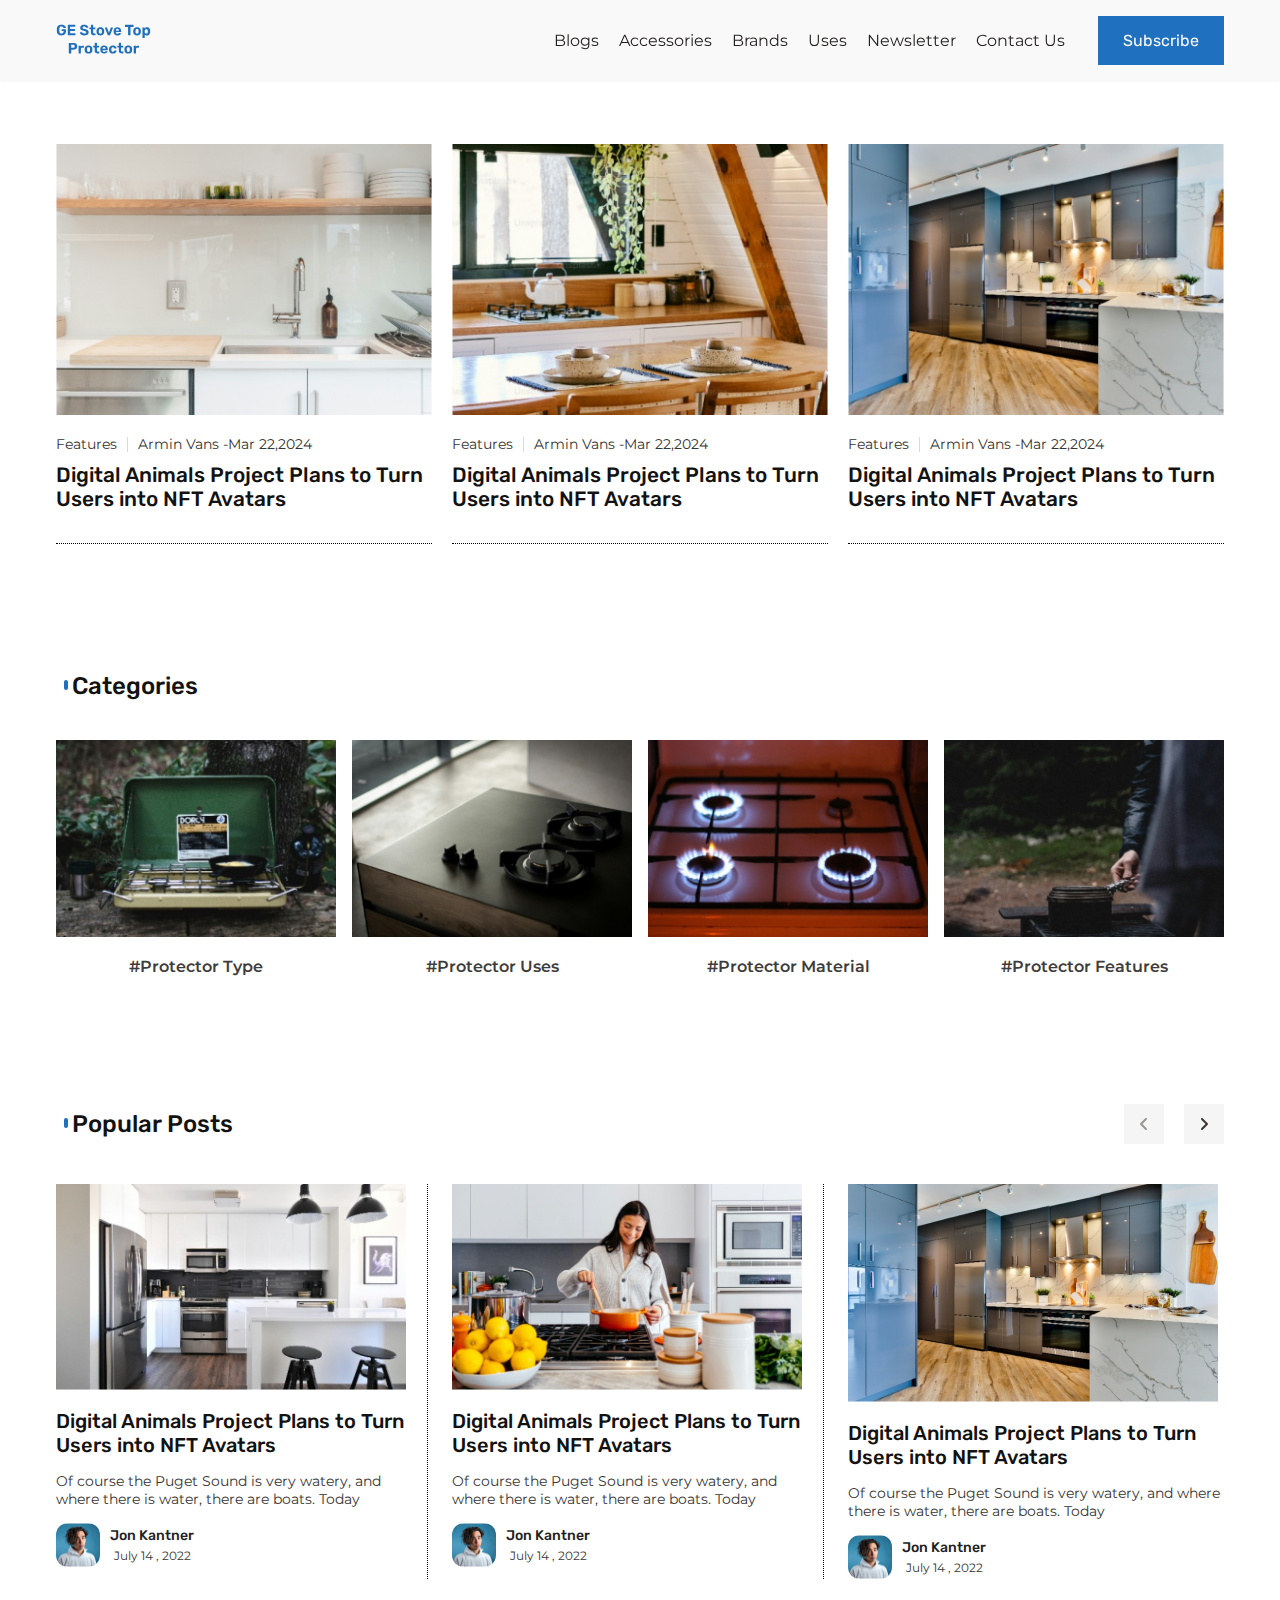
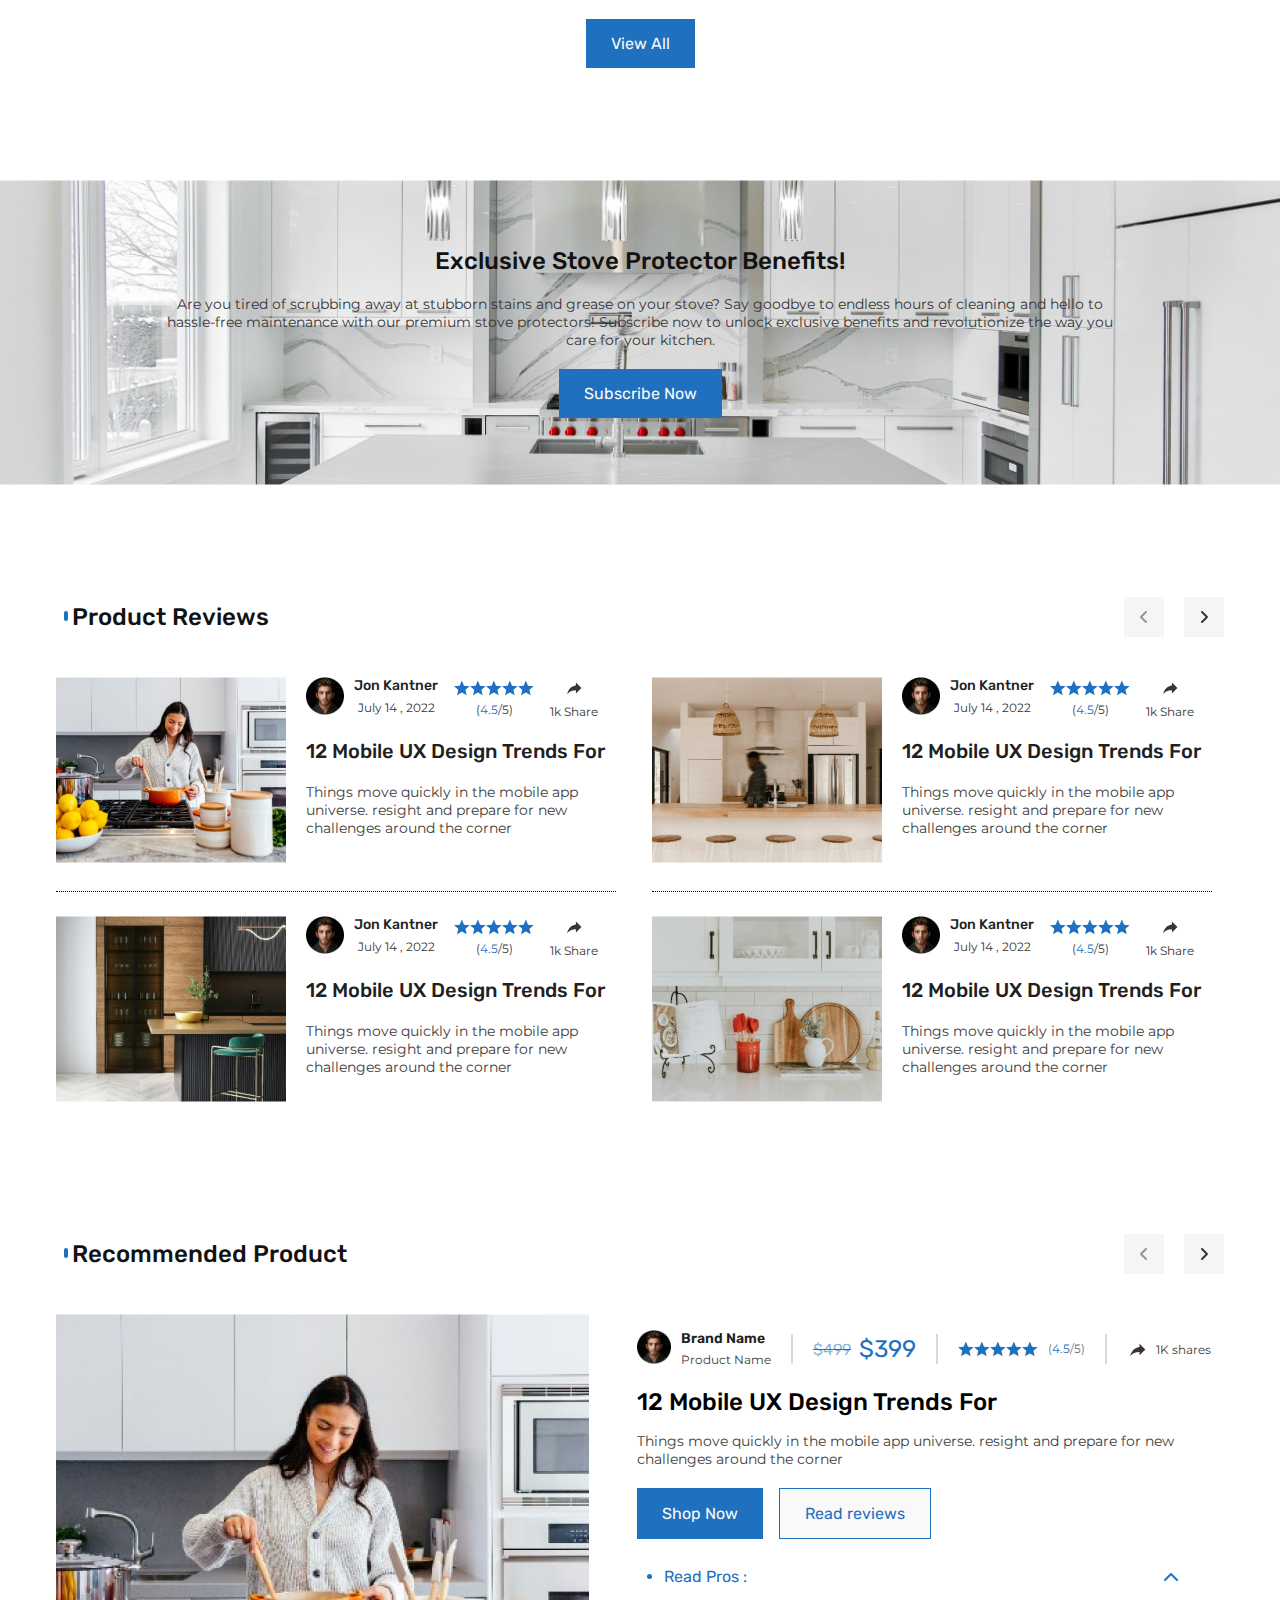
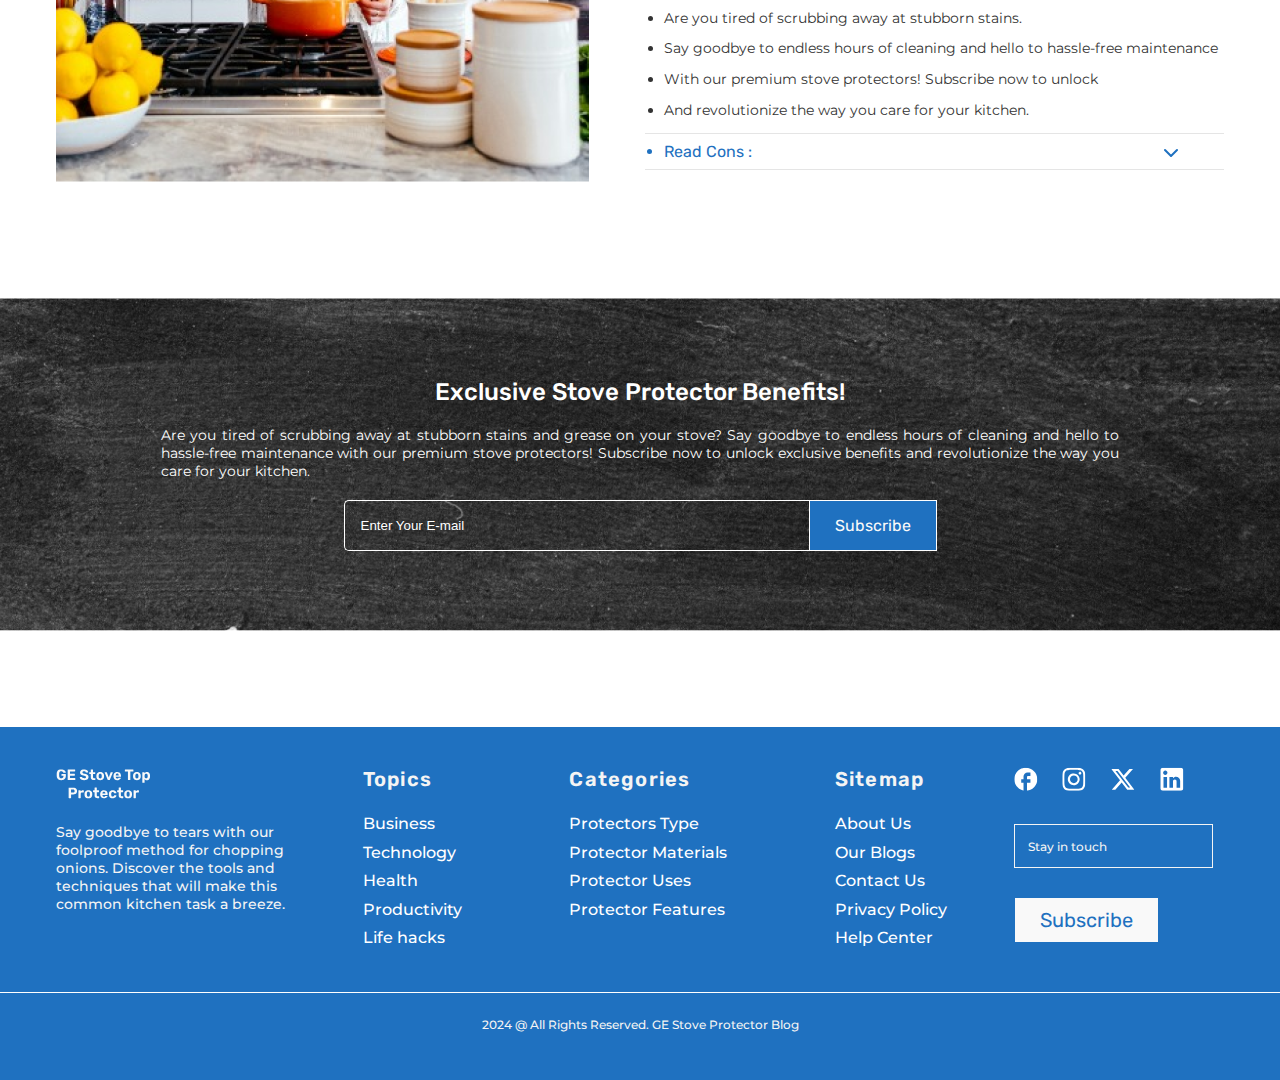
==== index.html @ 984c1f2d "make new index page component" ====
<!DOCTYPE html>
<html lang="en">

<head>
    <meta charset="UTF-8">
    <meta name="viewport" content="width=device-width, initial-scale=1.0">
    <title>HomePage</title>
    <link rel="preconnect" href="https://fonts.googleapis.com">
    <link rel="preconnect" href="https://fonts.gstatic.com" crossorigin>
    <link
        href="https://fonts.googleapis.com/css2?family=Montserrat:ital,wght@0,100..900;1,100..900&family=Rubik:ital,wght@0,300..900;1,300..900&display=swap"
        rel="stylesheet">
    <link rel="stylesheet" href="css/global.css">
    <link rel="stylesheet" href="css/index.css">
</head>

<body>

    <!-- global_header -->
    <header>
        <div class="header_container container_1200 flex_row">
            <div class="logo">
                <a href="index.html"><img src="assets/header_GE_Stove_Top_Protector.svg" alt=""></a>
            </div>
            <div class="ryt_content_wrapper flex_row">
                <div class="nav_bar_wrapper">
                    <ul class="flex_row">
                        <li><a href="blog_page.html">Blogs</a></li>
                        <li><a href="">Accessories</a></li>
                        <li><a href="">Brands</a></li>
                        <li><a href="">Uses</a></li>
                        <li><a href="">Newsletter</a></li>
                        <li><a href="contact_us.html">Contact Us</a></li>
                    </ul>
                </div>
                <a href="" class="blue_btn global_btn">Subscribe</a>
            </div>
        </div>

        <!-- mobile_header -->
        <div class="mobile_header container_1200">
            <a href="index.html"><img src="assets/header_GE_Stove_Top_Protector.svg" alt=""></a>
            <div class="hamburger">
                <img class="hamburger_btn" src="assets/hamburger_btn.svg" alt="">
            </div>

        </div>
        <!-- menu_off_canvas start -->
        <div class="menu_off_canvas">
            <div class="menu_inner_wrapper flex_column">
                <div class="heading_row flex_row">
                    <a href="index.html"><img src="assets/header_GE_Stove_Top_Protector.svg" alt=""></a>

                    <div class="close_btn">
                        <img class="w_auto" src="assets/close_x_btn.svg" alt="">
                    </div>
                </div>

                <div class="lists_stove_protect flex_column">
                    <ul>
                        <li><a href="">Blogs</a></li>
                        <li><a href="">Accessories</a></li>
                        <li><a href="">Brands</a></li>
                        <li><a href="">Uses</a></li>
                        <li><a href="">Newsletter</a></li>
                        <li><a href="contact_us.html">Contact Us</a></li>
                        <li><a href="">Logout</a>
                            <img src="assets/logout.svg" alt="">
                        </li>
                    </ul>
                </div>
            </div>

        </div>

        <!-- overlay -->
        <div class="overlay"></div>
    </header>
    <main>
        <!-- index_sec_1 start -->
        <section class="index_sec_1">
            <div class="index_sec_1_container container_1200 flex_row">
                <!-- inner_post_1 -->
                <div class="inner_post_1 flex_column">
                    <div class="img_col">
                        <a href=""><img src="assets/index_sec_1_1.png" alt=""></a>
                    </div>
                    <div class="content_col flex_column">
                        <div class="inner_cont_1 flex_row">
                            <span>Features</span>
                            <div class="line"></div>

                            <div class="name_date flex_row">
                                <a href="">Armin Vans -</a>
                                <span> Mar 22,2024</span>
                            </div>
                        </div>

                        <a href="">Digital Animals Project Plans to Turn Users into NFT Avatars</a>

                    </div>
                </div>
                <!-- inner_post_1 -->
                <div class="inner_post_1 flex_column">
                    <div class="img_col">
                        <a href=""><img src="assets/index_sec_1_2.png" alt=""></a>
                    </div>
                    <div class="content_col flex_column">
                        <div class="inner_cont_1 flex_row">
                            <span>Features</span>
                            <div class="line"></div>

                            <div class="name_date flex_row">
                                <a href="">Armin Vans -</a>
                                <span> Mar 22,2024</span>
                            </div>
                        </div>

                        <a href="">Digital Animals Project Plans to Turn Users into NFT Avatars</a>

                    </div>
                </div>
                <!-- inner_post_1 -->
                <div class="inner_post_1 flex_column">
                    <div class="img_col">
                        <a href=""><img src="assets/index_sec_1_3.png" alt=""></a>
                    </div>
                    <div class="content_col flex_column">
                        <div class="inner_cont_1 flex_row">
                            <span>Features</span>
                            <div class="line"></div>

                            <div class="name_date flex_row">
                                <a href="">Armin Vans -</a>
                                <span> Mar 22,2024</span>
                            </div>
                        </div>

                        <a href="">Digital Animals Project Plans to Turn Users into NFT Avatars</a>

                    </div>
                </div>

            </div>
        </section>
        <!-- index_sec_1 end -->

        <!-- index_sec_2 start -->
        <section class="index_sec_2">
            <div class="index_sec_2_container container_1200 flex_column">
                <!-- global_heading_bar -->
                <div class="global_heading_bar flex_row">
                    <div class="lft_heading">
                        <span>Categories</span>
                    </div>
                    <!-- <div class="ryt_slider_btn flex_row">
                        <button><img src="assets/arrow_left_icon.svg" alt=""></button>
                        <button><img src="assets/arrow_ryt_icon.svg" alt=""></button>
                    </div> -->
                </div>

                <div class="inner_category_wrapper flex_row">
                    <!-- category_post_1 -->
                    <div class="category_post_1 flex_column">
                        <div class="inner_img">
                            <a href=""><img src="assets/category_1.png" alt=""></a>
                        </div>
                        <div class="col_content">
                            <a href="">#Protector Type</a>
                        </div>
                    </div>
                    <!-- category_post_1 -->
                    <div class="category_post_1 flex_column">
                        <div class="inner_img">
                            <a href=""><img src="assets/category_2.png" alt=""></a>
                        </div>
                        <div class="col_content">
                            <a href="">#Protector Uses</a>
                        </div>
                    </div>
                    <!-- category_post_1 -->
                    <div class="category_post_1 flex_column">
                        <div class="inner_img">
                            <a href=""><img src="assets/category_3.png" alt=""></a>
                        </div>
                        <div class="col_content">
                            <a href="">#Protector Material</a>
                        </div>
                    </div>
                    <!-- category_post_1 -->
                    <div class="category_post_1 flex_column">
                        <div class="inner_img">
                            <a href=""><img src="assets/category_4.png" alt=""></a>
                        </div>
                        <div class="col_content">
                            <a href="">#Protector Features</a>
                        </div>
                    </div>

                </div>

            </div>

        </section>
        <!-- index_sec_2 end -->

        <!-- global_popular_posts_start -->
        <section class="global_popular_posts">
            <div class="global_popular_posts_container container_1200 flex_column">
                <!-- global_heading_bar -->
                <div class="global_heading_bar flex_row">
                    <div class="lft_heading">
                        <span>Popular Posts</span>
                    </div>
                    <div class="ryt_slider_btn flex_row">
                        <button><img src="assets/arrow_left_icon.svg" alt=""></button>
                        <button><img src="assets/arrow_ryt_icon.svg" alt=""></button>
                    </div>
                </div>
                <!-- global_inner_posts_wrapper -->
                <div class="global_inner_posts_wrapper grid_row">
                    <!-- popular_post_1 -->
                    <div class="popular_post_1 flex_column">
                        <div class="img_col_1">
                            <a href="single_blog_page.html"><img src="assets/popular_post_1.png" alt=""></a>
                        </div>
                        <!-- content_col_2 -->
                        <div class="content_col_2 flex_column">
                            <a href="single_blog_page.html">Digital Animals Project Plans to Turn Users into NFT
                                Avatars</a>
                            <p>Of course the Puget Sound is very watery, and where there is water, there are boats.
                                Today</p>
                            <div class="author_info flex_row">
                                <a href="author_page.html"><img src="assets/Jon Kantner.png" alt=""></a>
                                <!-- ryt_name_content -->
                                <div class="author_name flex_column">
                                    <a href="">Jon Kantner</a>
                                    <span>July 14 , 2022</span>
                                </div>

                            </div>
                        </div>
                    </div>

                    <!-- popular_post_1 -->
                    <div class="popular_post_1 flex_column">
                        <div class="img_col_1">
                            <a href="single_blog_page.html"><img src="assets/popular_post_2.png" alt=""></a>
                        </div>
                        <!-- content_col_2 -->
                        <div class="content_col_2 flex_column">
                            <a href="single_blog_page.html">Digital Animals Project Plans to Turn Users into NFT
                                Avatars</a>
                            <p>Of course the Puget Sound is very watery, and where there is water, there are boats.
                                Today</p>
                            <div class="author_info flex_row">
                                <a href="author_page.html"><img src="assets/Jon Kantner.png" alt=""></a>
                                <!-- ryt_name_content -->
                                <div class="author_name flex_column">
                                    <a href="">Jon Kantner</a>
                                    <span>July 14 , 2022</span>
                                </div>

                            </div>
                        </div>
                    </div>

                    <!-- popular_post_1 -->
                    <div class="popular_post_1 flex_column">
                        <div class="img_col_1">
                            <a href="single_blog_page.html"><img src="assets/popular_post_3.png" alt=""></a>
                        </div>
                        <!-- content_col_2 -->
                        <div class="content_col_2 flex_column">
                            <a href="single_blog_page.html">Digital Animals Project Plans to Turn Users into NFT
                                Avatars</a>
                            <p>Of course the Puget Sound is very watery, and where there is water, there are boats.
                                Today</p>
                            <div class="author_info flex_row">
                                <a href="author_page.html"><img src="assets/Jon Kantner.png" alt=""></a>
                                <!-- ryt_name_content -->
                                <div class="author_name flex_column">
                                    <a href="">Jon Kantner</a>
                                    <span>July 14 , 2022</span>
                                </div>

                            </div>
                        </div>
                    </div>

                </div>

                <!-- global_blue_btn -->
                <a href="" class="blue_btn global_btn">View All</a>
            </div>
        </section>
        <!-- global_popular_posts_end -->

        <!-- global_component (global_stove_prot_benefit) start -->
        <section class="global_stove_prot_benefit">
            <div class="stove_prot_benft_container container_1200 flex_column">
                <span>Exclusive Stove Protector Benefits!</span>
                <p>Are you tired of scrubbing away at stubborn stains and grease on your stove? Say goodbye to endless
                    hours of cleaning and hello to hassle-free maintenance with our premium stove protectors! Subscribe
                    now to unlock exclusive benefits and revolutionize the way you care for your kitchen.</p>
                <!-- global green button -->
                <button class="blue_btn global_btn">Subscribe Now</button>
            </div>

        </section>
        <!-- global_component (global_stove_prot_benefit) end -->


        <!-- global_product_review_start -->
        <section class="global_prod_review">
            <div class="global_prod_review_container container_1200 flex_column">
                <!-- global_heading_bar -->
                <div class="global_heading_bar flex_row">
                    <div class="lft_heading">
                        <span>Product Reviews</span>
                    </div>
                    <div class="ryt_slider_btn flex_row">
                        <button><img src="assets/arrow_left_icon.svg" alt=""></button>
                        <button><img src="assets/arrow_ryt_icon.svg" alt=""></button>
                    </div>
                </div>

                <!-- prod_review_container -->
                <div class="inner_prod_review_wrapper grid_row">
                    <!-- review_1 -->
                    <div class="inner_review_post_1 flex_row">
                        <a href=""><img class="w_auto" src="assets/prodct_1.png" alt=""></a>

                        <!-- ryt_content -->
                        <div class="ryt_content_wrap flex_column">
                            <div class="inner_row_wrap flex_row">
                                <div class="inner_col_1 flex_row">
                                    <div class="user_dp">
                                        <a href=""><img src="assets/user_dp.png" alt=""></a>
                                    </div>
                                    <div class="name_wrap flex_column">
                                        <a href="">Jon Kantner</a>
                                        <span>July 14 , 2022</span>
                                    </div>
                                </div>

                                <div class="inner_col_stars flex_column">
                                    <div class="stars_wrap flex_row">
                                        <img src="assets/star_blue.svg" alt="">
                                        <img src="assets/star_blue.svg" alt="">
                                        <img src="assets/star_blue.svg" alt="">
                                        <img src="assets/star_blue.svg" alt="">
                                        <img src="assets/star_blue.svg" alt="">
                                    </div>
                                    <span>(<span>4.5</span>/5)</span>
                                </div>

                                <div class="share_wrap flex_column">
                                    <img class="w_auto" src="assets/share_icon.svg" alt="">
                                    <span>1k Share</span>
                                </div>

                            </div>

                            <a href="">12 Mobile UX Design Trends For</a>

                            <p>Things move quickly in the mobile app universe. resight and prepare for new challenges
                                around the corner</p>
                        </div>
                    </div>
                    <!-- review_1 -->
                    <div class="inner_review_post_1 flex_row">
                        <a href=""><img class="w_auto" src="assets/prodct_2.png" alt=""></a>

                        <!-- ryt_content -->
                        <div class="ryt_content_wrap flex_column">
                            <div class="inner_row_wrap flex_row">
                                <div class="inner_col_1 flex_row">
                                    <div class="user_dp">
                                        <a href=""><img src="assets/user_dp.png" alt=""></a>
                                    </div>
                                    <div class="name_wrap flex_column">
                                        <a href="">Jon Kantner</a>
                                        <span>July 14 , 2022</span>
                                    </div>
                                </div>

                                <div class="inner_col_stars flex_column">
                                    <div class="stars_wrap flex_row">
                                        <img src="assets/star_blue.svg" alt="">
                                        <img src="assets/star_blue.svg" alt="">
                                        <img src="assets/star_blue.svg" alt="">
                                        <img src="assets/star_blue.svg" alt="">
                                        <img src="assets/star_blue.svg" alt="">
                                    </div>
                                    <span>(<span>4.5</span>/5)</span>
                                </div>

                                <div class="share_wrap flex_column">
                                    <img class="w_auto" src="assets/share_icon.svg" alt="">
                                    <span>1k Share</span>
                                </div>

                            </div>

                            <a href="">12 Mobile UX Design Trends For</a>

                            <p>Things move quickly in the mobile app universe. resight and prepare for new challenges
                                around the corner</p>
                        </div>
                    </div>

                    <!-- review_1 -->
                    <div class="inner_review_post_1 flex_row">
                        <a href=""><img class="w_auto" src="assets/prodct_3.png" alt=""></a>

                        <!-- ryt_content -->
                        <div class="ryt_content_wrap flex_column">
                            <div class="inner_row_wrap flex_row">
                                <div class="inner_col_1 flex_row">
                                    <div class="user_dp">
                                        <a href=""><img src="assets/user_dp.png" alt=""></a>
                                    </div>
                                    <div class="name_wrap flex_column">
                                        <a href="">Jon Kantner</a>
                                        <span>July 14 , 2022</span>
                                    </div>
                                </div>

                                <div class="inner_col_stars flex_column">
                                    <div class="stars_wrap flex_row">
                                        <img src="assets/star_blue.svg" alt="">
                                        <img src="assets/star_blue.svg" alt="">
                                        <img src="assets/star_blue.svg" alt="">
                                        <img src="assets/star_blue.svg" alt="">
                                        <img src="assets/star_blue.svg" alt="">
                                    </div>
                                    <span>(<span>4.5</span>/5)</span>
                                </div>

                                <div class="share_wrap flex_column">
                                    <img class="w_auto" src="assets/share_icon.svg" alt="">
                                    <span>1k Share</span>
                                </div>

                            </div>

                            <a href="">12 Mobile UX Design Trends For</a>

                            <p>Things move quickly in the mobile app universe. resight and prepare for new challenges
                                around the corner</p>
                        </div>
                    </div>

                    <!-- review_1 -->
                    <div class="inner_review_post_1 flex_row">
                        <a href=""><img class="w_auto" src="assets/prodct_4.png" alt=""></a>

                        <!-- ryt_content -->
                        <div class="ryt_content_wrap flex_column">
                            <div class="inner_row_wrap flex_row">
                                <div class="inner_col_1 flex_row">
                                    <div class="user_dp">
                                        <a href=""><img src="assets/user_dp.png" alt=""></a>
                                    </div>
                                    <div class="name_wrap flex_column">
                                        <a href="">Jon Kantner</a>
                                        <span>July 14 , 2022</span>
                                    </div>
                                </div>

                                <div class="inner_col_stars flex_column">
                                    <div class="stars_wrap flex_row">
                                        <img src="assets/star_blue.svg" alt="">
                                        <img src="assets/star_blue.svg" alt="">
                                        <img src="assets/star_blue.svg" alt="">
                                        <img src="assets/star_blue.svg" alt="">
                                        <img src="assets/star_blue.svg" alt="">
                                    </div>
                                    <span>(<span>4.5</span>/5)</span>
                                </div>

                                <div class="share_wrap flex_column">
                                    <img class="w_auto" src="assets/share_icon.svg" alt="">
                                    <span>1k Share</span>
                                </div>

                            </div>

                            <a href="">12 Mobile UX Design Trends For</a>

                            <p>Things move quickly in the mobile app universe. resight and prepare for new challenges
                                around the corner</p>
                        </div>
                    </div>
                </div>
            </div>

        </section>
        <!-- global_product_review_end -->

        <!-- global_recomm_prodct_reviews_start -->
        <section class="global_recomm_prodct_reviews">
            <div class="recomm_prodct_container container_1200 flex_column">
                <!-- global_heading_bar -->
                <div class="global_heading_bar flex_row">
                    <div class="lft_heading">
                        <span>Recommended Product</span>
                    </div>
                    <div class="ryt_slider_btn flex_row">
                        <button><img src="assets/arrow_left_icon.svg" alt=""></button>
                        <button><img src="assets/arrow_ryt_icon.svg" alt=""></button>
                    </div>
                </div>

                <div class="inner_col_container flex_row">
                    <!-- l_content -->
                    <div class="l_content flex_column">
                        <div class="img_container">
                            <img class="w_auto" src="assets/recommend_prod.png" alt="">
                        </div>
                    </div>
                    <!-- r_content -->
                    <div class="r_content flex_column">
                        <!-- row_1 -->
                        <div class="inner_row_1 flex_row">
                            <div class="col_1 flex_row">
                                <div class="img_user">
                                    <a href=""><img src="assets/user_dp.png" alt=""></a>
                                </div>
                                <div class="ryt_names flex_column">
                                    <span>Brand Name</span>
                                    <span>Product Name</span>
                                </div>
                            </div>
                            <!-- between_line -->
                            <div class="line"> </div>

                            <div class="col_2 flex_row">
                                <span>$499</span>
                                <span>$399</span>
                            </div>
                            <!-- between_line -->
                            <div class="line"> </div>

                            <div class="col_3  flex_row">
                                <div class="stars flex_row">
                                    <img src="assets/star_blue.svg" alt="">
                                    <img src="assets/star_blue.svg" alt="">
                                    <img src="assets/star_blue.svg" alt="">
                                    <img src="assets/star_blue.svg" alt="">
                                    <img src="assets/star_blue.svg" alt="">
                                </div>
                                <div class="rating_wrap">
                                    (<span>4.5</span>/5)
                                </div>
                            </div>

                            <!-- between_line -->
                            <div class="line"> </div>

                            <div class="col_4 shares_view flex_row">
                                <img class="w_auto" src="assets/share_icon.svg" alt="">
                                <span>1K shares</span>
                            </div>
                        </div>

                        <!-- row_2 -->
                        <div class="inner_row_2 flex_column">
                            <span>12 Mobile UX Design Trends For</span>
                            <p>Things move quickly in the mobile app universe. resight and prepare for new challenges
                                around the corner</p>
                        </div>

                        <div class="btns_wrap flex_row">
                            <!-- global_blue_btn -->
                            <a href="" class="blue_btn global_btn">Shop Now</a>

                            <!-- global_white_btn -->
                            <a href="" class="white_btn global_btn">Read reviews</a>
                        </div>


                        <!-- row_3 -->
                        <div class="inner_row_3 faq_sec flex_column">
                            <div class="accordion_card active">
                                <ul class="read_pros flex_row">
                                    <li>Read Pros :</li>
                                    <li><img class="w_auto rotate_180" src="assets/down_arrow_blue.svg" alt=""></li>
                                </ul>
                                <ul class="faq_content">
                                    <li>Are you tired of scrubbing away at stubborn stains.</li>
                                    <li>Say goodbye to endless hours of cleaning and hello to hassle-free maintenance
                                    </li>
                                    <li> With our premium stove protectors! Subscribe now to unlock </li>
                                    <li> And revolutionize the way you care for your kitchen.</li>
                                </ul>
                                <hr>
                            </div>

                            <div class="accordion_card">
                                <ul class="read_cons flex_row">
                                    <li>Read Cons :</li>
                                    <li> <img class="w_auto rotate_180" src="assets/down_arrow_blue.svg" alt=""></li>
                                </ul>
                                <ul class="faq_content">
                                    <li>Are you tired of scrubbing away at stubborn stains.</li>
                                    <li>Say goodbye to endless hours of cleaning and hello to hassle-free maintenance
                                    </li>
                                    <li> With our premium stove protectors! Subscribe now to unlock </li>
                                </ul>
                                <hr>
                            </div>
                        </div>
                    </div>
                </div>
            </div>
        </section>
        <!-- global_recomm_prodct_reviews_end -->

        <!-- global_subscribe_update start -->
        <section class="global_subscribe_update">
            <div class="subscribe_update_container sub_container flex_column">
                <h1>Exclusive Stove Protector Benefits!</h1>
                <p>Are you tired of scrubbing away at stubborn stains and grease on your stove? Say goodbye to endless
                    hours of cleaning and hello to hassle-free maintenance with our premium stove protectors! Subscribe
                    now to unlock exclusive benefits and revolutionize the way you care for your kitchen.</p>

                <form action="" class="flex_row">
                    <input type="email" placeholder="Enter Your E-mail">
                    <!-- global green button -->
                    <button class="blue_btn global_btn">Subscribe</button>
                </form>
            </div>
        </section>
        <!-- global_subscribe_update end -->

    </main>
    <!-- global_footer -->
    <footer>
        <div class="inner_container container_1200 flex_row">
            <div class="col_1 flex_column">
                <!-- <h4>LG Stove Protector</h4> -->
                <a href="index.html"><img class="w_auto" src="assets/footer_GE_Stove_Top_Protector.svg" alt=""></a>
                <p>Say goodbye to tears with our foolproof method for chopping onions. Discover the tools and techniques
                    that will make this common kitchen task a breeze.</p>
            </div>
            <div class="inner_li_columns_wrap flex_row">

                <div class="col_1 li_column flex_column">
                    <span>Topics</span>
                    <ul>
                        <li><a href="">Business</a></li>
                        <li><a href="">Technology</a></li>
                        <li><a href="">Health</a></li>
                        <li><a href="">Productivity</a></li>
                        <li><a href="">Life hacks</a></li>
                    </ul>
                </div>

                <div class="col_1 li_column flex_column">
                    <span>Categories</span>
                    <ul>
                        <li><a href="">Protectors Type</a></li>
                        <li><a href="">Protector Materials</a></li>
                        <li><a href="">Protector Uses</a></li>
                        <li><a href="">Protector Features</a></li>

                    </ul>
                </div>

                <div class="col_1 li_column flex_column">
                    <span>Sitemap</span>
                    <ul>
                        <li><a href="">About Us</a></li>
                        <li><a href="">Our Blogs</a></li>
                        <li><a href="contact_us.html">Contact Us</a></li>
                        <li><a href="">Privacy Policy</a></li>
                        <li><a href="">Help Center</a></li>

                    </ul>
                </div>
            </div>

            <div class="inner_social_link_col flex_column">

                <div class="social_icons_container  flex_row">
                    <a href=""><svg width="25" height="25" viewBox="0 0 25 25" fill="none"
                            xmlns="http://www.w3.org/2000/svg">
                            <g clip-path="url(#clip0_484_1281)">
                                <path
                                    d="M24.3203 12.8567C24.3203 6.21613 18.9443 0.82666 12.3203 0.82666C5.69631 0.82666 0.320312 6.21613 0.320312 12.8567C0.320312 18.6793 4.44831 23.5274 9.92031 24.6462V16.4658H7.52031V12.8567H9.92031V9.84922C9.92031 7.52741 11.8043 5.63869 14.1203 5.63869H17.1203V9.24771H14.7203C14.0603 9.24771 13.5203 9.78907 13.5203 10.4507V12.8567H17.1203V16.4658H13.5203V24.8267C19.5803 24.2252 24.3203 19.1003 24.3203 12.8567Z"
                                    fill="white" />
                            </g>
                            <defs>
                                <clipPath id="clip0_484_1281">
                                    <rect width="24" height="24" fill="white" transform="translate(0.320312 0.82666)" />
                                </clipPath>
                            </defs>
                        </svg></a>
                    <a href=""><svg width="25" height="25" viewBox="0 0 25 25" fill="none"
                            xmlns="http://www.w3.org/2000/svg">
                            <g clip-path="url(#clip0_484_1280)">
                                <path
                                    d="M12.3203 0.82666C9.06381 0.82666 8.65431 0.84166 7.37481 0.89866C6.09531 0.95866 5.22381 1.15966 4.46031 1.45666C3.65945 1.75789 2.93405 2.2304 2.33481 2.84116C1.72443 3.4407 1.25197 4.16602 0.950312 4.96666C0.653312 5.72866 0.450813 6.60166 0.392312 7.87666C0.335313 9.15916 0.320312 9.56716 0.320312 12.8282C0.320312 16.0862 0.335313 16.4942 0.392312 17.7737C0.452312 19.0517 0.653312 19.9232 0.950312 20.6867C1.25781 21.4757 1.66731 22.1447 2.33481 22.8122C3.00081 23.4797 3.66981 23.8907 4.45881 24.1967C5.22381 24.4937 6.09381 24.6962 7.37181 24.7547C8.65281 24.8117 9.06081 24.8267 12.3203 24.8267C15.5798 24.8267 15.9863 24.8117 17.2673 24.7547C18.5438 24.6947 19.4183 24.4937 20.1818 24.1967C20.9822 23.8953 21.707 23.4228 22.3058 22.8122C22.9733 22.1447 23.3828 21.4757 23.6903 20.6867C23.9858 19.9232 24.1883 19.0517 24.2483 17.7737C24.3053 16.4942 24.3203 16.0862 24.3203 12.8267C24.3203 9.56716 24.3053 9.15916 24.2483 7.87816C24.1883 6.60166 23.9858 5.72866 23.6903 4.96666C23.3887 4.166 22.9162 3.44067 22.3058 2.84116C21.7068 2.23017 20.9813 1.75763 20.1803 1.45666C19.4153 1.15966 18.5423 0.95716 17.2658 0.89866C15.9848 0.84166 15.5783 0.82666 12.3173 0.82666H12.3218H12.3203ZM11.2448 2.98966H12.3218C15.5258 2.98966 15.9053 3.00016 17.1698 3.05866C18.3398 3.11116 18.9758 3.30766 19.3988 3.47116C19.9583 3.68866 20.3588 3.94966 20.7788 4.36966C21.1988 4.78966 21.4583 5.18866 21.6758 5.74966C21.8408 6.17116 22.0358 6.80716 22.0883 7.97716C22.1468 9.24166 22.1588 9.62116 22.1588 12.8237C22.1588 16.0262 22.1468 16.4072 22.0883 17.6717C22.0358 18.8417 21.8393 19.4762 21.6758 19.8992C21.4834 20.4202 21.1764 20.8913 20.7773 21.2777C20.3573 21.6977 19.9583 21.9572 19.3973 22.1747C18.9773 22.3397 18.3413 22.5347 17.1698 22.5887C15.9053 22.6457 15.5258 22.6592 12.3218 22.6592C9.11781 22.6592 8.73681 22.6457 7.47231 22.5887C6.30231 22.5347 5.66781 22.3397 5.24481 22.1747C4.72356 21.9825 4.252 21.676 3.86481 21.2777C3.46544 20.8907 3.1579 20.4191 2.96481 19.8977C2.80131 19.4762 2.60481 18.8402 2.55231 17.6702C2.49531 16.4057 2.48331 16.0262 2.48331 12.8207C2.48331 9.61666 2.49531 9.23866 2.55231 7.97416C2.60631 6.80416 2.80131 6.16816 2.96631 5.74516C3.18381 5.18566 3.44481 4.78516 3.86481 4.36516C4.28481 3.94516 4.68381 3.68566 5.24481 3.46816C5.66781 3.30316 6.30231 3.10816 7.47231 3.05416C8.57931 3.00316 9.00831 2.98816 11.2448 2.98666V2.98966ZM18.7268 4.98166C18.5377 4.98166 18.3505 5.01891 18.1757 5.09127C18.001 5.16364 17.8423 5.26971 17.7086 5.40343C17.5749 5.53714 17.4688 5.69589 17.3964 5.8706C17.3241 6.0453 17.2868 6.23256 17.2868 6.42166C17.2868 6.61076 17.3241 6.79802 17.3964 6.97272C17.4688 7.14743 17.5749 7.30618 17.7086 7.43989C17.8423 7.57361 18.001 7.67968 18.1757 7.75205C18.3505 7.82441 18.5377 7.86166 18.7268 7.86166C19.1087 7.86166 19.475 7.70995 19.745 7.43989C20.0151 7.16984 20.1668 6.80357 20.1668 6.42166C20.1668 6.03975 20.0151 5.67348 19.745 5.40343C19.475 5.13337 19.1087 4.98166 18.7268 4.98166ZM12.3218 6.66466C11.5044 6.65191 10.6927 6.80189 9.93378 7.10587C9.17491 7.40985 8.48409 7.86177 7.90154 8.4353C7.31899 9.00882 6.85636 9.69251 6.54057 10.4466C6.22479 11.2006 6.06216 12.0099 6.06216 12.8274C6.06216 13.6449 6.22479 14.4542 6.54057 15.2083C6.85636 15.9623 7.31899 16.646 7.90154 17.2195C8.48409 17.7931 9.17491 18.245 9.93378 18.5489C10.6927 18.8529 11.5044 19.0029 12.3218 18.9902C13.9396 18.9649 15.4826 18.3045 16.6178 17.1515C17.7529 15.9985 18.3892 14.4454 18.3892 12.8274C18.3892 11.2094 17.7529 9.65628 16.6178 8.50328C15.4826 7.35029 13.9396 6.6899 12.3218 6.66466ZM12.3218 8.82616C13.3828 8.82616 14.4004 9.24764 15.1506 9.99788C15.9008 10.7481 16.3223 11.7657 16.3223 12.8267C16.3223 13.8877 15.9008 14.9052 15.1506 15.6554C14.4004 16.4057 13.3828 16.8272 12.3218 16.8272C11.2608 16.8272 10.2433 16.4057 9.49303 15.6554C8.74279 14.9052 8.32131 13.8877 8.32131 12.8267C8.32131 11.7657 8.74279 10.7481 9.49303 9.99788C10.2433 9.24764 11.2608 8.82616 12.3218 8.82616Z"
                                    fill="white" />
                            </g>
                            <defs>
                                <clipPath id="clip0_484_1280">
                                    <rect width="24" height="24" fill="white" transform="translate(0.320312 0.82666)" />
                                </clipPath>
                            </defs>
                        </svg></a>
                    <a href=""><svg width="25" height="25" viewBox="0 0 25 25" fill="none"
                            xmlns="http://www.w3.org/2000/svg">
                            <g clip-path="url(#clip0_484_1283)">
                                <path
                                    d="M19.2213 1.97998H22.9013L14.8613 11.17L24.3203 23.673H16.9143L11.1143 16.089L4.47631 23.673H0.794313L9.39431 13.843L0.320312 1.98098H7.91431L13.1573 8.91298L19.2213 1.97998ZM17.9303 21.471H19.9693L6.80631 4.06698H4.61831L17.9303 21.471Z"
                                    fill="white" />
                            </g>
                            <defs>
                                <clipPath id="clip0_484_1283">
                                    <rect width="24" height="24" fill="white" transform="translate(0.320312 0.82666)" />
                                </clipPath>
                            </defs>
                        </svg></a>
                    <a href=""><svg width="25" height="25" viewBox="0 0 25 25" fill="none"
                            xmlns="http://www.w3.org/2000/svg">
                            <g clip-path="url(#clip0_484_1282)">
                                <path
                                    d="M21.6536 0.82666C22.3609 0.82666 23.0392 1.10761 23.5393 1.60771C24.0394 2.10781 24.3203 2.78608 24.3203 3.49333V22.16C24.3203 22.8672 24.0394 23.5455 23.5393 24.0456C23.0392 24.5457 22.3609 24.8267 21.6536 24.8267H2.98698C2.27974 24.8267 1.60146 24.5457 1.10136 24.0456C0.601264 23.5455 0.320313 22.8672 0.320312 22.16V3.49333C0.320312 2.78608 0.601264 2.10781 1.10136 1.60771C1.60146 1.10761 2.27974 0.82666 2.98698 0.82666H21.6536ZM20.987 21.4933V14.4267C20.987 13.2739 20.529 12.1683 19.7139 11.3531C18.8987 10.5379 17.7931 10.08 16.6403 10.08C15.507 10.08 14.187 10.7733 13.547 11.8133V10.3333H9.82698V21.4933H13.547V14.92C13.547 13.8933 14.3736 13.0533 15.4003 13.0533C15.8954 13.0533 16.3702 13.25 16.7202 13.6001C17.0703 13.9501 17.267 14.4249 17.267 14.92V21.4933H20.987ZM5.49365 8.23999C6.08773 8.23999 6.65748 8.00399 7.07757 7.58391C7.49765 7.16383 7.73365 6.59408 7.73365 5.99999C7.73365 4.75999 6.73365 3.74666 5.49365 3.74666C4.89603 3.74666 4.32288 3.98406 3.9003 4.40665C3.47772 4.82923 3.24031 5.40237 3.24031 5.99999C3.24031 7.23999 4.25365 8.23999 5.49365 8.23999ZM7.34698 21.4933V10.3333H3.65365V21.4933H7.34698Z"
                                    fill="white" />
                            </g>
                            <defs>
                                <clipPath id="clip0_484_1282">
                                    <rect width="24" height="24" fill="white" transform="translate(0.320312 0.82666)" />
                                </clipPath>
                            </defs>
                        </svg></a>
                </div>

                <div class="btn">
                    <a href="">Stay in touch</a>
                </div>

                <!-- global_white_btn -->
                <a href="" class="footer_btn white_btn global_btn">Subscribe</a>

            </div>

        </div>

        <!-- mobile_footer -->
        <div class="mobile_footer container_1200 flex_column">
            <div class="col_1 flex_column">
                <a href="index.html"><img class="w_auto" src="assets/mobile_footer_GE_Stove_Top.svg" alt=""></a>
                <p>Say goodbye to tears with our foolproof method for chopping onions. Discover the tools and techniques
                    that will make this common kitchen task a breeze.</p>

            </div>

            <div class="faq_sec inner_li_columns_wrap flex_column">

                <div class="accordion_card active li_column flex_column">
                    <div class="accordion_footer flex_row">
                        <span>Topics</span>
                        <img class="w_auto rotate_180" src="assets/arrow_down_white.svg" alt="">
                    </div>
                    <ul class="faq_content">
                        <li><a href="">Business</a></li>
                        <li><a href="">Technology</a></li>
                        <li><a href="">Health</a></li>
                        <li><a href="">Productivity</a></li>
                        <li><a href="">Life hacks</a></li>
                    </ul>
                </div>

                <div class="accordion_card li_column flex_column">
                    <div class="accordion_footer flex_row">
                        <span>Categories</span>
                        <img class="w_auto rotate_180" src="assets/arrow_down_white.svg" alt="">
                    </div>
                    <ul class="faq_content">
                        <li><a href="">Protectors Type</a></li>
                        <li><a href="">Protector Materials</a></li>
                        <li><a href="">Protector Uses</a></li>
                        <li><a href="">Protector Features</a></li>

                    </ul>
                </div>

                <div class="accordion_card li_column flex_column">
                    <div class="accordion_footer flex_row">
                        <span>Sitemap</span>
                        <img class="w_auto rotate_180" src="assets/arrow_down_white.svg" alt="">
                    </div>
                    <ul class="faq_content">
                        <li><a href="">About Us</a></li>
                        <li><a href="">Our Blogs</a></li>
                        <li><a href="contact_us.html">Contact Us</a></li>
                        <li><a href="">Privacy Policy</a></li>
                        <li><a href="">Help Center</a></li>

                    </ul>
                </div>

            </div>

            <div class="inner_social_link_col flex_column">

                <div class="mobile_btn_wrap flex_column">
                    <div class="btn">
                        <a href="">Stay in touch</a>
                    </div>

                    <!-- global white button -->
                    <a href="" class="white_btn global_btn">Subscribe</a>
                </div>

                <div class="social_icons_container  flex_row">
                    <a href=""><svg width="25" height="25" viewBox="0 0 25 25" fill="none"
                            xmlns="http://www.w3.org/2000/svg">
                            <g clip-path="url(#clip0_484_1281)">
                                <path
                                    d="M24.3203 12.8567C24.3203 6.21613 18.9443 0.82666 12.3203 0.82666C5.69631 0.82666 0.320312 6.21613 0.320312 12.8567C0.320312 18.6793 4.44831 23.5274 9.92031 24.6462V16.4658H7.52031V12.8567H9.92031V9.84922C9.92031 7.52741 11.8043 5.63869 14.1203 5.63869H17.1203V9.24771H14.7203C14.0603 9.24771 13.5203 9.78907 13.5203 10.4507V12.8567H17.1203V16.4658H13.5203V24.8267C19.5803 24.2252 24.3203 19.1003 24.3203 12.8567Z"
                                    fill="white" />
                            </g>
                            <defs>
                                <clipPath id="clip0_484_1281">
                                    <rect width="24" height="24" fill="white" transform="translate(0.320312 0.82666)" />
                                </clipPath>
                            </defs>
                        </svg></a>
                    <a href=""><svg width="25" height="25" viewBox="0 0 25 25" fill="none"
                            xmlns="http://www.w3.org/2000/svg">
                            <g clip-path="url(#clip0_484_1280)">
                                <path
                                    d="M12.3203 0.82666C9.06381 0.82666 8.65431 0.84166 7.37481 0.89866C6.09531 0.95866 5.22381 1.15966 4.46031 1.45666C3.65945 1.75789 2.93405 2.2304 2.33481 2.84116C1.72443 3.4407 1.25197 4.16602 0.950312 4.96666C0.653312 5.72866 0.450813 6.60166 0.392312 7.87666C0.335313 9.15916 0.320312 9.56716 0.320312 12.8282C0.320312 16.0862 0.335313 16.4942 0.392312 17.7737C0.452312 19.0517 0.653312 19.9232 0.950312 20.6867C1.25781 21.4757 1.66731 22.1447 2.33481 22.8122C3.00081 23.4797 3.66981 23.8907 4.45881 24.1967C5.22381 24.4937 6.09381 24.6962 7.37181 24.7547C8.65281 24.8117 9.06081 24.8267 12.3203 24.8267C15.5798 24.8267 15.9863 24.8117 17.2673 24.7547C18.5438 24.6947 19.4183 24.4937 20.1818 24.1967C20.9822 23.8953 21.707 23.4228 22.3058 22.8122C22.9733 22.1447 23.3828 21.4757 23.6903 20.6867C23.9858 19.9232 24.1883 19.0517 24.2483 17.7737C24.3053 16.4942 24.3203 16.0862 24.3203 12.8267C24.3203 9.56716 24.3053 9.15916 24.2483 7.87816C24.1883 6.60166 23.9858 5.72866 23.6903 4.96666C23.3887 4.166 22.9162 3.44067 22.3058 2.84116C21.7068 2.23017 20.9813 1.75763 20.1803 1.45666C19.4153 1.15966 18.5423 0.95716 17.2658 0.89866C15.9848 0.84166 15.5783 0.82666 12.3173 0.82666H12.3218H12.3203ZM11.2448 2.98966H12.3218C15.5258 2.98966 15.9053 3.00016 17.1698 3.05866C18.3398 3.11116 18.9758 3.30766 19.3988 3.47116C19.9583 3.68866 20.3588 3.94966 20.7788 4.36966C21.1988 4.78966 21.4583 5.18866 21.6758 5.74966C21.8408 6.17116 22.0358 6.80716 22.0883 7.97716C22.1468 9.24166 22.1588 9.62116 22.1588 12.8237C22.1588 16.0262 22.1468 16.4072 22.0883 17.6717C22.0358 18.8417 21.8393 19.4762 21.6758 19.8992C21.4834 20.4202 21.1764 20.8913 20.7773 21.2777C20.3573 21.6977 19.9583 21.9572 19.3973 22.1747C18.9773 22.3397 18.3413 22.5347 17.1698 22.5887C15.9053 22.6457 15.5258 22.6592 12.3218 22.6592C9.11781 22.6592 8.73681 22.6457 7.47231 22.5887C6.30231 22.5347 5.66781 22.3397 5.24481 22.1747C4.72356 21.9825 4.252 21.676 3.86481 21.2777C3.46544 20.8907 3.1579 20.4191 2.96481 19.8977C2.80131 19.4762 2.60481 18.8402 2.55231 17.6702C2.49531 16.4057 2.48331 16.0262 2.48331 12.8207C2.48331 9.61666 2.49531 9.23866 2.55231 7.97416C2.60631 6.80416 2.80131 6.16816 2.96631 5.74516C3.18381 5.18566 3.44481 4.78516 3.86481 4.36516C4.28481 3.94516 4.68381 3.68566 5.24481 3.46816C5.66781 3.30316 6.30231 3.10816 7.47231 3.05416C8.57931 3.00316 9.00831 2.98816 11.2448 2.98666V2.98966ZM18.7268 4.98166C18.5377 4.98166 18.3505 5.01891 18.1757 5.09127C18.001 5.16364 17.8423 5.26971 17.7086 5.40343C17.5749 5.53714 17.4688 5.69589 17.3964 5.8706C17.3241 6.0453 17.2868 6.23256 17.2868 6.42166C17.2868 6.61076 17.3241 6.79802 17.3964 6.97272C17.4688 7.14743 17.5749 7.30618 17.7086 7.43989C17.8423 7.57361 18.001 7.67968 18.1757 7.75205C18.3505 7.82441 18.5377 7.86166 18.7268 7.86166C19.1087 7.86166 19.475 7.70995 19.745 7.43989C20.0151 7.16984 20.1668 6.80357 20.1668 6.42166C20.1668 6.03975 20.0151 5.67348 19.745 5.40343C19.475 5.13337 19.1087 4.98166 18.7268 4.98166ZM12.3218 6.66466C11.5044 6.65191 10.6927 6.80189 9.93378 7.10587C9.17491 7.40985 8.48409 7.86177 7.90154 8.4353C7.31899 9.00882 6.85636 9.69251 6.54057 10.4466C6.22479 11.2006 6.06216 12.0099 6.06216 12.8274C6.06216 13.6449 6.22479 14.4542 6.54057 15.2083C6.85636 15.9623 7.31899 16.646 7.90154 17.2195C8.48409 17.7931 9.17491 18.245 9.93378 18.5489C10.6927 18.8529 11.5044 19.0029 12.3218 18.9902C13.9396 18.9649 15.4826 18.3045 16.6178 17.1515C17.7529 15.9985 18.3892 14.4454 18.3892 12.8274C18.3892 11.2094 17.7529 9.65628 16.6178 8.50328C15.4826 7.35029 13.9396 6.6899 12.3218 6.66466ZM12.3218 8.82616C13.3828 8.82616 14.4004 9.24764 15.1506 9.99788C15.9008 10.7481 16.3223 11.7657 16.3223 12.8267C16.3223 13.8877 15.9008 14.9052 15.1506 15.6554C14.4004 16.4057 13.3828 16.8272 12.3218 16.8272C11.2608 16.8272 10.2433 16.4057 9.49303 15.6554C8.74279 14.9052 8.32131 13.8877 8.32131 12.8267C8.32131 11.7657 8.74279 10.7481 9.49303 9.99788C10.2433 9.24764 11.2608 8.82616 12.3218 8.82616Z"
                                    fill="white" />
                            </g>
                            <defs>
                                <clipPath id="clip0_484_1280">
                                    <rect width="24" height="24" fill="white" transform="translate(0.320312 0.82666)" />
                                </clipPath>
                            </defs>
                        </svg></a>
                    <a href=""><svg width="25" height="25" viewBox="0 0 25 25" fill="none"
                            xmlns="http://www.w3.org/2000/svg">
                            <g clip-path="url(#clip0_484_1283)">
                                <path
                                    d="M19.2213 1.97998H22.9013L14.8613 11.17L24.3203 23.673H16.9143L11.1143 16.089L4.47631 23.673H0.794313L9.39431 13.843L0.320312 1.98098H7.91431L13.1573 8.91298L19.2213 1.97998ZM17.9303 21.471H19.9693L6.80631 4.06698H4.61831L17.9303 21.471Z"
                                    fill="white" />
                            </g>
                            <defs>
                                <clipPath id="clip0_484_1283">
                                    <rect width="24" height="24" fill="white" transform="translate(0.320312 0.82666)" />
                                </clipPath>
                            </defs>
                        </svg></a>
                    <a href=""><svg width="25" height="25" viewBox="0 0 25 25" fill="none"
                            xmlns="http://www.w3.org/2000/svg">
                            <g clip-path="url(#clip0_484_1282)">
                                <path
                                    d="M21.6536 0.82666C22.3609 0.82666 23.0392 1.10761 23.5393 1.60771C24.0394 2.10781 24.3203 2.78608 24.3203 3.49333V22.16C24.3203 22.8672 24.0394 23.5455 23.5393 24.0456C23.0392 24.5457 22.3609 24.8267 21.6536 24.8267H2.98698C2.27974 24.8267 1.60146 24.5457 1.10136 24.0456C0.601264 23.5455 0.320313 22.8672 0.320312 22.16V3.49333C0.320312 2.78608 0.601264 2.10781 1.10136 1.60771C1.60146 1.10761 2.27974 0.82666 2.98698 0.82666H21.6536ZM20.987 21.4933V14.4267C20.987 13.2739 20.529 12.1683 19.7139 11.3531C18.8987 10.5379 17.7931 10.08 16.6403 10.08C15.507 10.08 14.187 10.7733 13.547 11.8133V10.3333H9.82698V21.4933H13.547V14.92C13.547 13.8933 14.3736 13.0533 15.4003 13.0533C15.8954 13.0533 16.3702 13.25 16.7202 13.6001C17.0703 13.9501 17.267 14.4249 17.267 14.92V21.4933H20.987ZM5.49365 8.23999C6.08773 8.23999 6.65748 8.00399 7.07757 7.58391C7.49765 7.16383 7.73365 6.59408 7.73365 5.99999C7.73365 4.75999 6.73365 3.74666 5.49365 3.74666C4.89603 3.74666 4.32288 3.98406 3.9003 4.40665C3.47772 4.82923 3.24031 5.40237 3.24031 5.99999C3.24031 7.23999 4.25365 8.23999 5.49365 8.23999ZM7.34698 21.4933V10.3333H3.65365V21.4933H7.34698Z"
                                    fill="white" />
                            </g>
                            <defs>
                                <clipPath id="clip0_484_1282">
                                    <rect width="24" height="24" fill="white" transform="translate(0.320312 0.82666)" />
                                </clipPath>
                            </defs>
                        </svg></a>
                </div>

            </div>


        </div>

        <!-- bottom line -->
        <div class="divider">
        </div>

        <div class="copyright_col">
            <p>2024 @ All Rights Reserved. GE Stove Protector Blog</p>
        </div>
    </footer>

    <!-- JS -->
    <script src="js/global.js"></script>
</body>

</html>
---- css/global.css ----
/*---------- global_custom_css_ start ----------*/
*,
*::after,
*::before {
  padding: 0;
  margin: 0;
  box-sizing: border-box;
}

:root {
  --primary_heading_blue_clr: #1f71c0;
  --secondary_heading_black_clr: #121212;
  --heading_txt_brown_clr: #231f1f;
  --light_grey_clr: #363535;
  --sub_heading_grey_clr: #3e3c3c;
  --dark_charcoal_clr: #333333;
  --white_body_clr: #ffffff;
  --white_smoke_clr: #f4f4f4;
  --bg_white_smoke_clr: #f9f9f9;
  --rubik_font_family: "Rubik", sans-serif;
  --montserrat_font_family: "Montserrat", sans-serif;
}

body {
  background-color: var(--white_body_clr);
  font-family: var(--montserrat_font_family);
}

html {
  scroll-behavior: smooth;
}

.w_auto {
  width: auto;
}

img,
picture {
  width: 100%;
}

span,
a {
  display: inline-block;
  text-decoration: none;
}

.container_1200 {
  max-width: 1200px;
  margin-inline: auto;
  padding: 1rem 1rem;
}

h1 {
  font-size: 1.5rem;
}

h2 {
  font-size: 1.3rem;
}

h3 {
  font-size: 1.25rem;
}

p {
  font-size: 0.875rem;
  font-weight: 400;
}

.flex_row {
  display: flex;
}

.flex_column {
  display: flex;
  flex-direction: column;
}

.grid_row {
  display: grid;
}

section {
  margin-bottom: 6rem;
}

main {
  margin-top: 8rem;
}

.global_btn {
  font-family: var(--rubik_font_family);
  font-weight: 400;
  font-size: 1rem;
  display: flex;
  align-items: center;
  justify-content: center;
  cursor: pointer;
}

.blue_btn {
  background-color: var(--primary_heading_blue_clr);
  color: var(--bg_white_smoke_clr);
  border: none;
  padding: 15px 25px;
  width: max-content;
}

.blue_btn:hover {
  background-color: var(--bg_white_smoke_clr);
  color: var(--primary_heading_blue_clr);
  border: 1px solid var(--primary_heading_blue_clr);
}

.white_btn {
  color: var(--primary_heading_blue_clr);
  width: max-content;
  padding: 15px 25px;
  background-color: var(--bg_white_smoke_clr);
  border: 1px solid var(--primary_heading_blue_clr);
}

.white_btn:hover {
  color: var(--bg_white_smoke_clr);
  border: 1px solid var(--white_smoke_clr);
  background-color: var(--primary_heading_blue_clr);
}

/* global_heading_bar */
.global_heading_bar {
  align-items: center;
  justify-content: space-between;
}

.global_heading_bar .lft_heading span {
  font-size: 1.5rem;
  font-weight: 500;
  font-family: var(--rubik_font_family);
  color: var(--secondary_heading_black_clr);
  position: relative;
  margin-left: 1rem;
}

.global_heading_bar .lft_heading span::before {
  content: "";
  width: 4px;
  height: 10px;
  border-radius: 12px;
  background-color: var(--primary_heading_blue_clr);
  position: absolute;
  transform: translate(-50%, 50%);
  top: 3px;
  left: -6px;
}

.global_heading_bar .ryt_slider_btn {
  display: inline-flex;
  align-items: center;
  gap: 1.25rem;
}

.global_heading_bar .ryt_slider_btn button {
  display: flex;
  background-color: #f5f5f5;
  border: none;
  align-items: center;
  padding: 0.5rem;
}

/* global_heading_bar_end */

/*----------------- global_css_end -----------------*/

/*------------- header_css start -------------*/
header {
  background-color: var(--bg_white_smoke_clr);
  box-shadow: 0 0 2px 0px rgba(0, 0, 0, 0.1);
  position: fixed;
  top: 0;
  left: 0;
  width: 100%;
  z-index: 1000;
  border-bottom: 1px solid var(--white_txt_bg_clr);
}

header .header_container {
  align-items: center;
  justify-content: space-between;
  gap: 1rem;
}

header .header_container .logo a>img {
  width: 95px;
  height: 34px;
}

header .ryt_content_wrapper {
  max-width: 670px;
  width: 100%;
  justify-content: space-between;
  align-items: center;
  gap: 1rem;
}

header .nav_bar_wrapper ul {
  align-items: center;
  gap: 1.25rem;
}

header .nav_bar_wrapper ul li {
  list-style: none;
}

header .nav_bar_wrapper ul li a {
  color: var(--heading_txt_brown_clr);
  font-size: 1rem;
  font-weight: 400;
}

header .nav_bar_wrapper ul li a:hover {
  color: var(--primary_heading_blue_clr);
}

.mobile_header {
  display: none;
}

.menu_off_canvas {
  display: none;
}

/*--------- header_css end ---------*/

/*---- global_popular_posts_start ----*/
.global_popular_posts .global_popular_posts_container {
  gap: 2.5rem;
}

/* global_inner_posts_wrapper_start */
.global_inner_posts_wrapper {
  grid-template-columns: repeat(3, 1fr);
  gap: 1.25rem;
}

.global_inner_posts_wrapper .popular_post_1 {
  max-width: 372px;
  width: 100%;
  gap: 0.938rem;
  position: relative;
}

.global_inner_posts_wrapper .popular_post_1:not(:last-child) {
  padding-right: 1.35rem;
}

.global_inner_posts_wrapper .popular_post_1 .content_col_2 {
  gap: 0.938rem;
}

.global_inner_posts_wrapper .popular_post_1 .content_col_2>a {
  font-family: var(--rubik_font_family);
  font-size: 1.25rem;
  font-weight: 500;
  color: var(--secondary_heading_black_clr);
}

.global_inner_posts_wrapper .popular_post_1:hover .content_col_2>a {
  color: var(--primary_heading_blue_clr);
}

.global_inner_posts_wrapper .popular_post_1 .content_col_2 p {
  color: var(--light_grey_clr);
}

.global_inner_posts_wrapper .popular_post_1 .content_col_2 .author_info {
  gap: 0.625rem;
}

.global_inner_posts_wrapper .popular_post_1 .content_col_2 .author_info>a {
  display: flex;
  align-items: center;
}

.global_inner_posts_wrapper .popular_post_1 .content_col_2 .author_info>a img {
  border-radius: 0.75rem;
  width: 44px;
  height: 44px;
}

.global_inner_posts_wrapper .popular_post_1 .content_col_2 .author_info .author_name {
  align-items: center;
  justify-content: center;
  gap: 4px;
  width: max-content;
}

.global_inner_posts_wrapper .popular_post_1 .content_col_2 .author_info .author_name>a {
  color: var(--heading_txt_brown_clr);
  font-size: 0.875rem;
  font-weight: 500;
  font-family: var(--rubik_font_family);
}

.global_inner_posts_wrapper .popular_post_1 .content_col_2 .author_info .author_name>span {
  font-size: 0.75rem;
  color: var(--light_grey_clr);
}

.global_inner_posts_wrapper .popular_post_1:not(:last-child)::after {
  content: "";
  position: absolute;
  top: 0;
  right: 0;
  height: 100%;
  width: 1px;
  background-color: transparent;
  border-left: 1px dotted #000000;
}

/* global_inner_posts_wrapper_end */

/* button_css */
.global_popular_posts .global_popular_posts_container>a {
  align-self: center;
}

/*---- global_popular_posts_end ----*/

/* global_component (global_stove_prot_benefit) start */
.global_stove_prot_benefit {
  background-image: url("../assets/stove_protect_bg.png");
  background-repeat: no-repeat;
  background-position: center;
  background-size: cover;
}

.global_stove_prot_benefit .stove_prot_benft_container {
  max-width: 990px;
  width: 100%;
  margin-inline: auto;
  align-items: center;
  gap: 1.25rem;
  padding-block: 4.2rem;
}

.global_stove_prot_benefit .stove_prot_benft_container span {
  font-size: 1.5rem;
  font-family: var(--rubik_font_family);
  font-weight: 500;
  color: var(--secondary_heading_black_clr);
}

.global_stove_prot_benefit .stove_prot_benft_container p {
  font-weight: 400;
  color: var(--light_grey_clr);
  text-align: center;
}

/* global_component (global_stove_prot_benefit) end */

/*-------- global_product_review_start --------*/
.global_prod_review .global_prod_review_container {
  gap: 2.5rem;
}

.global_prod_review .inner_prod_review_wrapper {
  grid-template-columns: repeat(2, 1fr);
  gap: 1.5rem;
}

.global_prod_review .inner_prod_review_wrapper .inner_review_post_1 {
  gap: 1.25rem;
  max-width: 560px;
  width: 100%;
}

.global_prod_review .inner_prod_review_wrapper .inner_review_post_1:not(:nth-last-child(-n + 2)) {
  border-bottom: 1px dotted #000000;
  padding-bottom: 1.5rem;
}

.global_prod_review .ryt_content_wrap {
  gap: 1.25rem;
}

.global_prod_review .ryt_content_wrap .inner_row_wrap {
  gap: 1rem;
  align-items: center;
}

.ryt_content_wrap .inner_col_1 {
  gap: 0.625rem;
}

.ryt_content_wrap .inner_col_1 .user_dp a>img {
  width: 38px;
  height: 38px;
}

.ryt_content_wrap .inner_col_1 .name_wrap {
  align-items: center;
  gap: 6px;
}

.ryt_content_wrap .inner_col_1 .name_wrap a {
  color: var(--heading_txt_brown_clr);
  font-size: 0.875rem;
  font-weight: 500;
  font-family: var(--rubik_font_family);
}

.ryt_content_wrap .inner_col_1 .name_wrap span {
  font-size: 0.75rem;
  color: var(--light_grey_clr);
}

.ryt_content_wrap .inner_col_stars {
  gap: 6px;
  align-items: center;
}

.ryt_content_wrap .inner_col_stars .stars_wrap>img {
  width: 16px;
  height: 16px;
}

.ryt_content_wrap .inner_col_stars span {
  color: var(--sub_heading_grey_clr);
  font-size: 0.75rem;
}

.ryt_content_wrap .inner_col_stars span>span {
  color: var(--primary_heading_blue_clr);
}

.ryt_content_wrap .share_wrap {
  gap: 6px;
  align-items: center;
}

.ryt_content_wrap .share_wrap>img {
  width: 20px;
  height: 20px;
}

.ryt_content_wrap .share_wrap>span {
  font-size: 0.75rem;
  color: var(--light_grey_clr);
}

.global_prod_review .inner_review_post_1 .ryt_content_wrap>a {
  font-family: var(--rubik_font_family);
  font-size: 1.25rem;
  font-weight: 500;
  color: var(--heading_txt_brown_clr);
}

.global_prod_review .inner_review_post_1:hover .ryt_content_wrap>a {
  color: var(--primary_heading_blue_clr);
}

.global_prod_review .ryt_content_wrap>p {
  color: var(--sub_heading_grey_clr);
}

/*-------- global_product_review_end --------*/

/* global_component (global_subscribe_update) start*/
.global_subscribe_update {
  background-image: url("/assets/bg_sec_8.png");
  background-repeat: no-repeat;
  background-position: center;
  background-size: cover;
}

.global_subscribe_update .sub_container {
  max-width: 990px;
  width: 100%;
  margin-inline: auto;
  gap: 1.25rem;
  padding: 5rem 1rem;
  align-items: center;
}

.global_subscribe_update .subscribe_update_container h1 {
  font-family: var(--rubik_font_family);
  color: var(--white_body_clr);
  font-weight: 500;
}

.global_subscribe_update .subscribe_update_container p {
  color: var(--white_body_clr);
  font-weight: 400;
  text-align: justify;
}

.global_subscribe_update form {
  width: 100%;
  justify-content: center;
}

.global_subscribe_update form>input {
  background-color: transparent;
  padding: 0.5rem 1rem;
  outline: none;
  max-width: 465px;
  width: 100%;
  border: 1px solid var(--white_body_clr);
  border-right: none;
  color: var(--white_body_clr);
  border-radius: 5px 0 0 5px;
}

.global_subscribe_update form>input::placeholder {
  color: var(--white_body_clr);
  font-weight: 400;
}

.global_subscribe_update form>button {
  border: 1px solid var(--white_body_clr);
}
/* global_component (global_subscribe_update) end */


/*---- global_recomm_prodct_reviews_start ----*/
.global_recomm_prodct_reviews .recomm_prodct_container {
  gap: 2.5rem;
}

.global_recomm_prodct_reviews .inner_col_container {
  justify-content: space-between;
  align-items: center;
  gap: 3rem;
}

.global_recomm_prodct_reviews .inner_col_container .r_content {
  max-width: 612px;
  width: 100%;
  gap: 1.25rem;
}

.global_recomm_prodct_reviews .inner_col_container .inner_row_1 .col_1{
  gap: .625rem;
}
.global_recomm_prodct_reviews .inner_col_container .inner_row_1 .col_1 .img_user a>img{
  width: 34px;
  height: 34px;
}
.global_recomm_prodct_reviews .inner_col_container .inner_row_1 .ryt_names {
  gap: 0.3rem;
}

.global_recomm_prodct_reviews .inner_col_container .inner_row_1 .ryt_names span:nth-of-type(1) {
  color: var(--heading_txt_brown_clr);
  font-family: var(--rubik_font_family);
  font-size: .875rem;
  font-weight: 600;
}

.global_recomm_prodct_reviews .inner_col_container .inner_row_1 .ryt_names span:nth-of-type(2) {
  font-size: .75rem;
  font-weight: 400;
  color: var(--sub_heading_grey_clr);
}

.global_recomm_prodct_reviews .inner_col_container .inner_row_1 {
  align-items: center;
  gap: 1.25rem;
}

.global_recomm_prodct_reviews .inner_col_container .inner_row_1 .lft_col,
.global_recomm_prodct_reviews .inner_col_container .inner_row_1 .mid_col,
.global_recomm_prodct_reviews .inner_col_container .inner_row_1 .ryt_btns {
  gap: 0.75rem;
  align-items: center;
}

.global_recomm_prodct_reviews .inner_col_container .inner_row_1 .line {
  width: 2px;
  height: 30px;
  background-color: #d9d9d9;
}

.global_recomm_prodct_reviews .inner_col_container .inner_row_1 .col_2 {
  gap: 0.5rem;
  align-items: center;
}

.global_recomm_prodct_reviews .inner_col_container .inner_row_1 .col_2 span:nth-of-type(1) {
  color: #1f72c089;
  font-size: 1rem;
  font-weight: 400;
  position: relative;
  font-family: var(--rubik_font_family);
}

.global_recomm_prodct_reviews .inner_col_container .inner_row_1 .col_2 span:nth-of-type(1)::after {
  content: "";
  width: 100%;
  height: 1px;
  background-color: #1f71c0;
  position: absolute;
  left: 0;
  top: 50%;
}

.global_recomm_prodct_reviews .inner_col_container .inner_row_1 .col_2 span:nth-of-type(2) {
  font-size: 1.5rem;
  color: var(--primary_heading_blue_clr);
  font-weight: 400;
  font-family: var(--rubik_font_family);
}

.global_recomm_prodct_reviews .inner_col_container .inner_row_1 .col_3{
  gap: .625rem;
}

.global_recomm_prodct_reviews .inner_col_container .inner_row_1 .col_3 .stars>img {
  width: 16px;
  height: 16px;
}

.global_recomm_prodct_reviews .inner_col_container .inner_row_1 .col_3 .rating_wrap{
  color: #3E3232BF;
  font-size: .75rem;
}
.global_recomm_prodct_reviews .inner_col_container .inner_row_1 .col_3 .rating_wrap>span{
  color: var(--primary_heading_blue_clr);
}

.global_recomm_prodct_reviews .inner_col_container .inner_row_1 .shares_view {
  align-items: center;
  gap: 0.5rem;
}

.global_recomm_prodct_reviews .inner_col_container .inner_row_1 .shares_view span {
  color: var(--sub_heading_grey_clr);
  font-weight: 400;
  font-size: .75rem;
}


.global_recomm_prodct_reviews .inner_col_container .inner_row_2 {
  gap: 1rem;
}

.global_recomm_prodct_reviews .inner_col_container .inner_row_2 span {
  font-size: 1.5rem;
  font-weight: 500;
  color: var(--primary_heading_clr);
  font-family: var(--rubik_font_family);
}

.global_recomm_prodct_reviews .inner_col_container .inner_row_2 p {
  color: var(--sub_heading_grey_clr);
}


.global_recomm_prodct_reviews .inner_col_container .r_content .btns_wrap{
  gap: 1rem;
}
.global_recomm_prodct_reviews .inner_col_container .r_content .btns_wrap a:nth-of-type(2):hover {
background-color: var(--bg_white_smoke_clr);
color: var(--primary_heading_blue_clr);
border: 1px solid var(--primary_heading_blue_clr);
}

/*------ accordion css start -----*/
.global_recomm_prodct_reviews .accordion_card .read_pros,
.global_recomm_prodct_reviews .accordion_card .read_cons {
  align-items: center;
  width: 92%;
  justify-content: space-between;
}

.global_recomm_prodct_reviews .accordion_card {
  width: 100%;
  height: fit-content;
  padding: .5rem 0 0 .5rem!important;
}

.global_recomm_prodct_reviews .accordion_card hr {
  height: 1px;
  background-color: #0000001a;
  margin-top: 0.5rem;
  border: none;
  outline: none;
}

.global_recomm_prodct_reviews .accordion_card .read_pros>li,
.global_recomm_prodct_reviews .accordion_card .read_cons>li {
  color: var(--primary_heading_blue_clr);
  font-size: 1rem;
  font-weight: 400;
  margin-left: 1.2rem;
  font-family: var(--rubik_font_family);
}

.global_recomm_prodct_reviews .accordion_card .read_pros li:nth-child(2),
.global_recomm_prodct_reviews .accordion_card .read_cons li:nth-child(2) {
  list-style: none;
}

.global_recomm_prodct_reviews .accordion_card .faq_content li {
  margin-left: 1.2rem;
  color: var(--dark_charcoal_clr);
  font-size: .875rem;
  font-weight: 400;
  padding-block: 0.4rem;
}

.global_recomm_prodct_reviews .faq_sec {
  background: none;
  justify-content: space-between;
}

.global_recomm_prodct_reviews .accordion_card.active .rotate_180 {
  transform: rotate(180deg);
}
/*---- global_recomm_prodct_reviews_end ----*/


/*-------- global_faq_sec start --------*/
.faq_sec {
  background-color: var(--bg_white_smoke_clr);
}

.faq_sec .faq_container {
  align-items: center;
  gap: 2rem;
  padding: 2rem 0 0 0;
}

.faq_sec .inner_faq_accordion_wrapper {
  gap: 1rem;
  max-width: 690px;
  width: 100%;
  align-items: center;
  margin-inline: auto;
  padding-bottom: 3rem;
}

.faq_sec .accordion_card {
  background-color: var(--white_body_clr);
  border-radius: 2px;
  align-items: flex-start;
  justify-content: space-between;
  padding: 1rem 1rem;
  cursor: pointer;
  width: 100%;
}

.faq_sec .inner_content {
  width: 90%;
}

.faq_sec .inner_content span {
  color: var(--secondary_heading_black_clr);
  font-size: 1rem;
  font-weight: 500;
  font-family: var(--rubik_font_family);
}

.faq_sec .inner_content .faq_content p {
  color: var(--sub_heading_grey_clr);
  font-weight: 400;
}

.faq_sec .accordion_card .faq_content {
  max-height: 0;
  overflow: hidden;
  padding-top: 0rem;
  transition: max-height 0.4s ease, padding 0.3s ease;
}

.faq_sec .accordion_card.active .faq_content {
  max-height: 1000px;
  padding-top: 1rem;
}

.faq_sec .accordion_card .cross_x {
  transform: rotate(0deg);
  transition: transform 0.3s ease-in-out;
}

.faq_sec .accordion_card.active .cross_x {
  transform: rotate(45deg);
}
/*-------- global_faq_sec end --------*/


/*------------ footer css -----------*/
footer {
  background-color: var(--primary_heading_blue_clr);
}

footer>.inner_container {
  justify-content: space-between;
  gap: 2rem;
  padding-block: 2.5rem;
}

footer>.inner_container .col_1 {
  max-width: 240px;
  gap: 1.125rem;
  width: 28%;
}

footer>.inner_container .col_1 a>img {
  width: 95px;
  height: 34px;
}

footer>.inner_container .inner_li_columns_wrap {
  width: 50%;
  justify-content: space-between;
  gap: 3rem;
}

footer>.inner_container .inner_li_columns_wrap .col_1:nth-child(1),
footer>.inner_container .inner_li_columns_wrap .col_1:nth-child(3) {
  /* width: 28%; */
  max-width: max-content;
}

footer>.inner_container .inner_li_columns_wrap .col_1:nth-child(2) {
  /* width: 36%; */
  max-width: max-content;
}

footer>.inner_container .col_1 span {
  color: var(--white_smoke_clr);
  letter-spacing: 0.06em;
  font-size: 1.25rem;
  font-weight: 600;
  font-family: var(--rubik_font_family);
}

footer>.inner_container .col_1 p {
  color: var(--white_smoke_clr);
  font-weight: 500;
  font-size: 0.9rem;
}

footer>.inner_container .li_column li {
  list-style: none;
  padding-block: 0.3rem;
}

footer>.inner_container .li_column a {
  color: var(--white_body_clr);
  font-weight: 500;
  font-size: 1rem;
}

footer>.inner_container .social_icons_container svg {
  width: 24px;
  height: 24px;
}

footer>.inner_container .inner_social_link_col {
  width: 18%;
  gap: 1.8rem;
}

footer>.inner_container .social_icons_container {
  gap: 1rem;
  max-width: 170px;
  width: 100%;
  height: fit-content;
  justify-content: space-between;
}

footer>.inner_container .inner_social_link_col .btn>a {
  padding: 0.85rem 2.188rem 0.85rem 0.85rem;
  background-color: var(--primary_heading_blue_clr);
  color: var(--white_smoke_clr);
  border: 1px solid var(--white_smoke_clr);
  width: 95%;
  font-size: 0.75rem;
  font-weight: 500;
}

/* footer > .inner_container .inner_social_link_col > a {
  padding: 10px 25px;
} */

footer .social_icons_container a:hover path {
  fill: color-mix(in hsl shorter hue,
      rgba(244, 244, 244, 0.909) 100%,
      rgba(244, 244, 244, 0.541) 100%);
}

footer>.divider {
  background-color: var(--white_body_clr);
  display: block;
  height: 1px;
  width: 100%;
}

footer>.inner_container .footer_btn {
  font-size: 1.25rem;
  padding: 10px 25px;
}

footer>.copyright_col {
  display: flex;
  justify-content: center;
  align-items: center;
  padding: 1.5rem 0 3rem;
  /* border-top: 1px solid var(--solid_white_clr);
  text-align: center; */
}

footer>.copyright_col p {
  color: var(--white_smoke_clr);
  font-size: 0.75rem;
  font-weight: 500;
}

.mobile_footer {
  display: none;
}

/*--------------- Mobile_screen_css start ---------------*/
@media screen and (max-width: 480px) {
  /* global_css */
  /* h1 {
      font-size: 2rem;
      font-weight: 400;
    }
  
    h2 {
      font-size: 1.25rem;
      font-weight: 400;
    }
  
    h3 {
      font-size: 1.25rem;
      font-weight: 600;
    }
  
    h4 {
      font-size: 1.125rem;
      font-weight: 400;
    } */

  section {
    margin-bottom: 3rem;
  }

  main {
    margin-top: 6rem;
  }

  /* global_css end */

  /* component_css start */
  header .header_container {
    display: none;
  }

  .mobile_header {
    display: flex;
    align-items: center;
    justify-content: space-between;
    height: 5rem;
  }

  /* menu_off_canvas_css */
  .menu_off_canvas {
    display: block;
    max-width: 240px;
    width: 100%;
    height: 100vh;
    min-height: 100vh;
    position: fixed;
    top: 0;
    right: 0;
    background-color: var(--solid_white_clr);
    padding: 2rem 2rem;
    transform: translateX(100%);
    transition: transform 0.3s ease-out;
    z-index: 1002;
  }

  .menu_off_canvas.open {
    transform: translateX(0);
  }

  .menu_off_canvas .menu_inner_wrapper {
    gap: 2rem;
  }

  .menu_off_canvas .heading_row {
    justify-content: space-between;
    gap: 1rem;
  }

  .menu_off_canvas .lists_stove_protect ul {
    display: flex;
    flex-direction: column;
    align-items: flex-start;
    gap: 1.5rem;
  }

  .menu_off_canvas .lists_stove_protect ul li {
    list-style: none;
    color: #000000;
  }

  .menu_off_canvas .lists_stove_protect ul li a {
    color: var(--heading_txt_brown_clr);
    font-size: 1.125rem;
  }

  .menu_off_canvas .lists_stove_protect ul li a:hover {
    color: var(--primary_heading_blue_clr);
  }

  .menu_off_canvas .lists_stove_protect ul li:last-child {
    display: flex;
    align-items: center;
    gap: 0.5rem;
  }

  .menu_off_canvas .lists_stove_protect ul li:last-child img {
    width: 20px;
    height: 20px;
  }

  .overlay {
    position: fixed;
    min-height: 100vh;
    background-color: rgba(48, 48, 48, 0.192);
    top: 0;
    left: 0;
    width: 100%;
    z-index: 1001;
    display: none;
  }

  .overlay.open_overlay {
    display: block;
  }

  /*----------- mobile footer -----------*/
  footer>.inner_container {
    display: none;
  }

  .mobile_footer {
    display: flex;
    gap: 1rem;
    /* margin-bottom: 3rem; */
    padding-top: 3rem;
  }

  .mobile_footer .col_1 {
    gap: 1rem;
  }

  .mobile_footer .col_1>a {
    padding-bottom: 0.5rem;
    border-bottom: 1px solid var(--bg_white_smoke_clr);
  }

  .mobile_footer .col_1 p {
    color: var(--white_smoke_clr);
    font-weight: 500;
  }

  .mobile_footer .accordion_card span {
    color: var(--white_smoke_clr);
    font-size: 1.25rem;
    font-weight: 600;
    font-family: var(--rubik_font_family);
  }

  .mobile_footer .social_icons_container svg {
    width: 18px;
    height: 18px;
  }

  .mobile_footer .social_icons_container {
    gap: 1.5rem;
  }

  .mobile_footer .inner_social_link_col {
    gap: 1.25rem;
    align-items: flex-start;
  }

  .mobile_footer .inner_social_link_col .btn>a {
    padding: 0.85rem 5.188rem 0.85rem 0.85rem;
    background-color: var(--primary_heading_blue_clr);
    color: var(--white_smoke_clr);
    border: 1px solid var(--white_smoke_clr);
    font-size: 0.75rem;
    font-weight: 500;
  }

  .mobile_footer .inner_social_link_col .mobile_btn_wrap>a {
    padding: 10px 25px;
  }

  .mobile_footer .inner_social_link_col .mobile_btn_wrap {
    justify-content: space-between;
    align-items: flex-start;
    gap: 1.25rem;
  }

  .mobile_footer .social_icons_container svg {
    width: 24px;
    height: 24px;
  }

  .mobile_footer .inner_li_columns_wrap {
    gap: 1rem;
    background: none;
  }

  .mobile_footer .li_column ul li {
    list-style: none;
    padding-block: 0.5rem;
  }

  .mobile_footer .li_column a {
    color: var(--white_smoke_clr);
    font-size: 1rem;
    font-weight: 500;
  }

  .mobile_footer .inner_li_columns_wrap .accordion_card {
    border-bottom: 1px solid var(--bg_white_smoke_clr);
    padding-bottom: 1rem;
    padding-top: 0;
    transition: transform 0.3s ease-in-out;
  }

  .accordion_footer {
    align-items: center;
    justify-content: space-between;
    padding-block: 0.5rem;
  }

  .accordion_footer img {
    width: 20px;
    height: 20px;
    transform: rotate(180deg);
  }

  .mobile_footer .accordion_card {
    background: none;
    border: none;
    align-items: normal;
    padding-inline: 0;
  }

  .mobile_footer .accordion_card.active .rotate_180 {
    transform: rotate(0deg);
  }
}

/* latest_post_component_css start */
.r_col_container {
  max-width: 300px;
  width: 100%;
  padding: 20px 0 20px 20px;
  border-left: 1px dotted #000000;
  gap: 1rem;
}

.r_col_container>span {
  color: var(--heading_txt_brown_clr);
  font-size: 1.5rem;
  font-weight: 600;
  padding-bottom: 0.5rem;
  border-bottom: 1px dotted #000000;
  font-family: var(--rubik_font_family);
}

.r_col_container .post_1>a {
  font-size: 1rem;
  font-weight: 500;
  color: #121212;
  padding-bottom: 0.5rem;
  font-family: var(--rubik_font_family);
}

.r_col_container .profile_info .user a.grey_txt {
  color: #121212;
  font-weight: 300;
  font-size: 0.875rem;
}

.r_col_container .profile_info .user a.grey_txt:hover {
  color: var(--primary_heading_blue_clr);
}

.r_col_container .post_1 {
  border-bottom: 1px solid var(--primary_heading_blue_clr);
  padding-bottom: 0.5rem;
}

.r_col_container a:hover {
  color: var(--primary_heading_blue_clr);
}

.r_col_container .post_1:last-of-type {
  border-bottom: none;
}

.r_col_container .post_1 .profile_info {
  align-items: center;
  gap: 0.3rem;
}

.r_col_container .post_1 .profile_info .date_info span {
  font-size: 0.75rem;
  color: #363535;
  font-weight: 400;
}

.r_col_container .post_1 .profile_info .date_info::before {
  content: "";
  width: 5px;
  height: 1.5px;
  background-color: #66666666;
}

.r_col_container .post_1 .profile_info .user,
.date_info {
  align-items: center;
  gap: 0.2rem;
  /* white-space: nowrap; */
}

/* latest_post_component_css end */

/* social_links_component_css start */
.global_social_wrapper {
  gap: 4rem !important;
}

.global_social_wrapper .col_1 {
  max-width: 285px;
  width: 100%;
}

.global_social_wrapper .col_1 span {
  font-size: 1.5rem;
  font-weight: 600;
  padding-bottom: 0.5rem;
  border-bottom: 1px dotted #000000;
  font-family: var(--rubik_font_family);
}

.global_social_wrapper .social_links {
  margin-top: 1rem;
  gap: 0.5rem;
}

.global_social_wrapper .social_links .icon_1 {
  background-color: #000000;
  padding: 0.3rem 0.55rem;
  display: flex;
  align-items: center;
  justify-content: space-between;
}

.global_social_wrapper .social_links .icon_1:nth-of-type(1):hover {
  background-color: #516eab;
}

.global_social_wrapper .social_links .icon_1:nth-of-type(2):hover {
  background-color: #e14e42;
}

.global_social_wrapper .social_links .icon_1:nth-of-type(3):hover {
  background-color: #29c5f6;
}

.global_social_wrapper .social_links .icon_1 a>img {
  width: 20px;
  height: 20px;
  margin-top: 0.3rem;
}

.global_social_wrapper .social_links .icon_1 a {
  color: var(--white_body_clr);
  font-size: 0.75rem;
  font-weight: 500;
  width: max-content;
}

.global_social_wrapper .social_links .icon_1 .l_txt {
  align-items: center;
  gap: 0.4rem;
}

.global_social_wrapper .social_links .icon_1 .r_line_txt_wrap>a {
  color: var(--white_body_clr);
}

.global_social_wrapper .social_links .icon_1 .r_line_txt_wrap {
  gap: 0.5rem;
  align-items: center;
}

.global_social_wrapper .social_links .icon_1 .line {
  width: 0.5px;
  height: 40px;
  background-color: #686363;
}

.global_social_wrapper .social_links .icon_1:hover .line {
  background-color: #f5f5f5;
}

/* social_links_component_css end */

/* newsletter_css_start */
.r_col_wrapper .col_2 {
  max-width: 285px;
  width: 100%;
}

.r_col_wrapper .col_2 span {
  font-size: 1.5rem;
  font-weight: 600;
  padding-bottom: 0.5rem;
  border-bottom: 1px dotted #000000;
  font-family: var(--rubik_font_family);
}

.r_col_wrapper .col_2 .inner_content {
  margin-top: 1rem;
  gap: 1rem;
}

.r_col_wrapper .col_2 input {
  border: 1px solid #999999;
  outline: none;
  color: #999999;
  height: 2.75rem;
  padding: 1rem 0.5rem;
}

.r_col_wrapper .col_2 button {
  background-color: var(--primary_heading_blue_clr);
  color: var(--white_body_clr);
  padding: 15px 35px !important;
  border: none;
  font-size: 1rem;
  font-weight: 400;
  font-family: var(--rubik_font_family);
}

.r_col_wrapper .col_2 button:hover {
  background-color: var(--bg_white_smoke_clr);
  color: var(--primary_heading_blue_clr);
  border: 1px solid var(--primary_heading_blue_clr);
}

/* newsletter_css_end */

/* advertisement_css start */
/* .advertisement_col_4 > a {
    position: relative;
    width: 100%;
    height: 100%;
  } */

/* .advertisement_col_4 .txt_over_img span {
    font-size: 2rem;
    font-weight: 400;
    font-family: var(--bigshot_one_font-family);
    color: var(--solid_white_clr);
  } */

/* .advertisement_col_4 .txt_over_img > a {
    font-size: 1rem;
    font-weight: 400;
    color: #d9d9d9;
  } */

/* .advertisement_col_4 .txt_over_img {
    position: absolute;
    background-color: transparent;
    transform: translate(22%, -280%);
    gap: 1rem;
    align-items: center;
  } */
/* advertisement_css end */

/* position_sticky css start*/
.sticky {
  position: -webkit-sticky;
  /* For Safari */
  position: sticky;
  top: 7rem;
  gap: 4rem;
}

/* position_sticky css end*/
---- css/index.css ----
/*------ index_sec_1_css_start ------*/
.index_sec_1 .index_sec_1_container {
    gap: 1.25rem;
}
.index_sec_1 .inner_post_1 {
    max-width: 385px;
    width: 100%;
    gap: 1rem;
    padding-bottom: 2rem;
    border-bottom: 1px dotted #000000;
}
.index_sec_1 .inner_post_1 .content_col {
    gap: .625rem;
}
.index_sec_1 .inner_post_1 .content_col .inner_cont_1 {
    gap: .625rem;
    align-items: center;
}
.index_sec_1 .inner_post_1 .inner_cont_1>span,
.index_sec_1 .inner_post_1 .inner_cont_1 a,
.index_sec_1 .inner_post_1 .inner_cont_1 .name_date>span {
    color: var(--light_grey_clr);
    font-size: .875rem;
}

.index_sec_1 .inner_cont_1 .line {
    width: 1px;
    height: 15px;
    background-color: #d9d9d9;
}
.index_sec_1 .inner_post_1 .content_col>a {
    color: var(--secondary_heading_black_clr);
    font-size: 1.3rem;
    font-weight: 500;
    font-family: var(--rubik_font_family);
}
.index_sec_1 .inner_post_1:hover .content_col>a{
    color: var(--primary_heading_blue_clr);
}
/*----- index_sec_1_css_end -----*/

/*----- index_sec_2_css_start -----*/
.index_sec_2 .index_sec_2_container{
    gap: 2.5rem;
}
.index_sec_2 .inner_category_wrapper{
    justify-content: space-between;
    gap: 1rem;
}
.index_sec_2 .inner_category_wrapper .category_post_1{
    max-width: 285px;
    width: 100%;
    gap: 1rem;
}
.index_sec_2 .category_post_1 .col_content > a{
    font-size: 1rem;
    font-weight: 600;
    color: var(--sub_heading_grey_clr);
    align-items: center;
    justify-content: center;
    display: flex;
}
.index_sec_2 .category_post_1:hover .col_content > a{
    color: var(--primary_heading_blue_clr);
}

/*----- index_sec_2_css_end -----*/
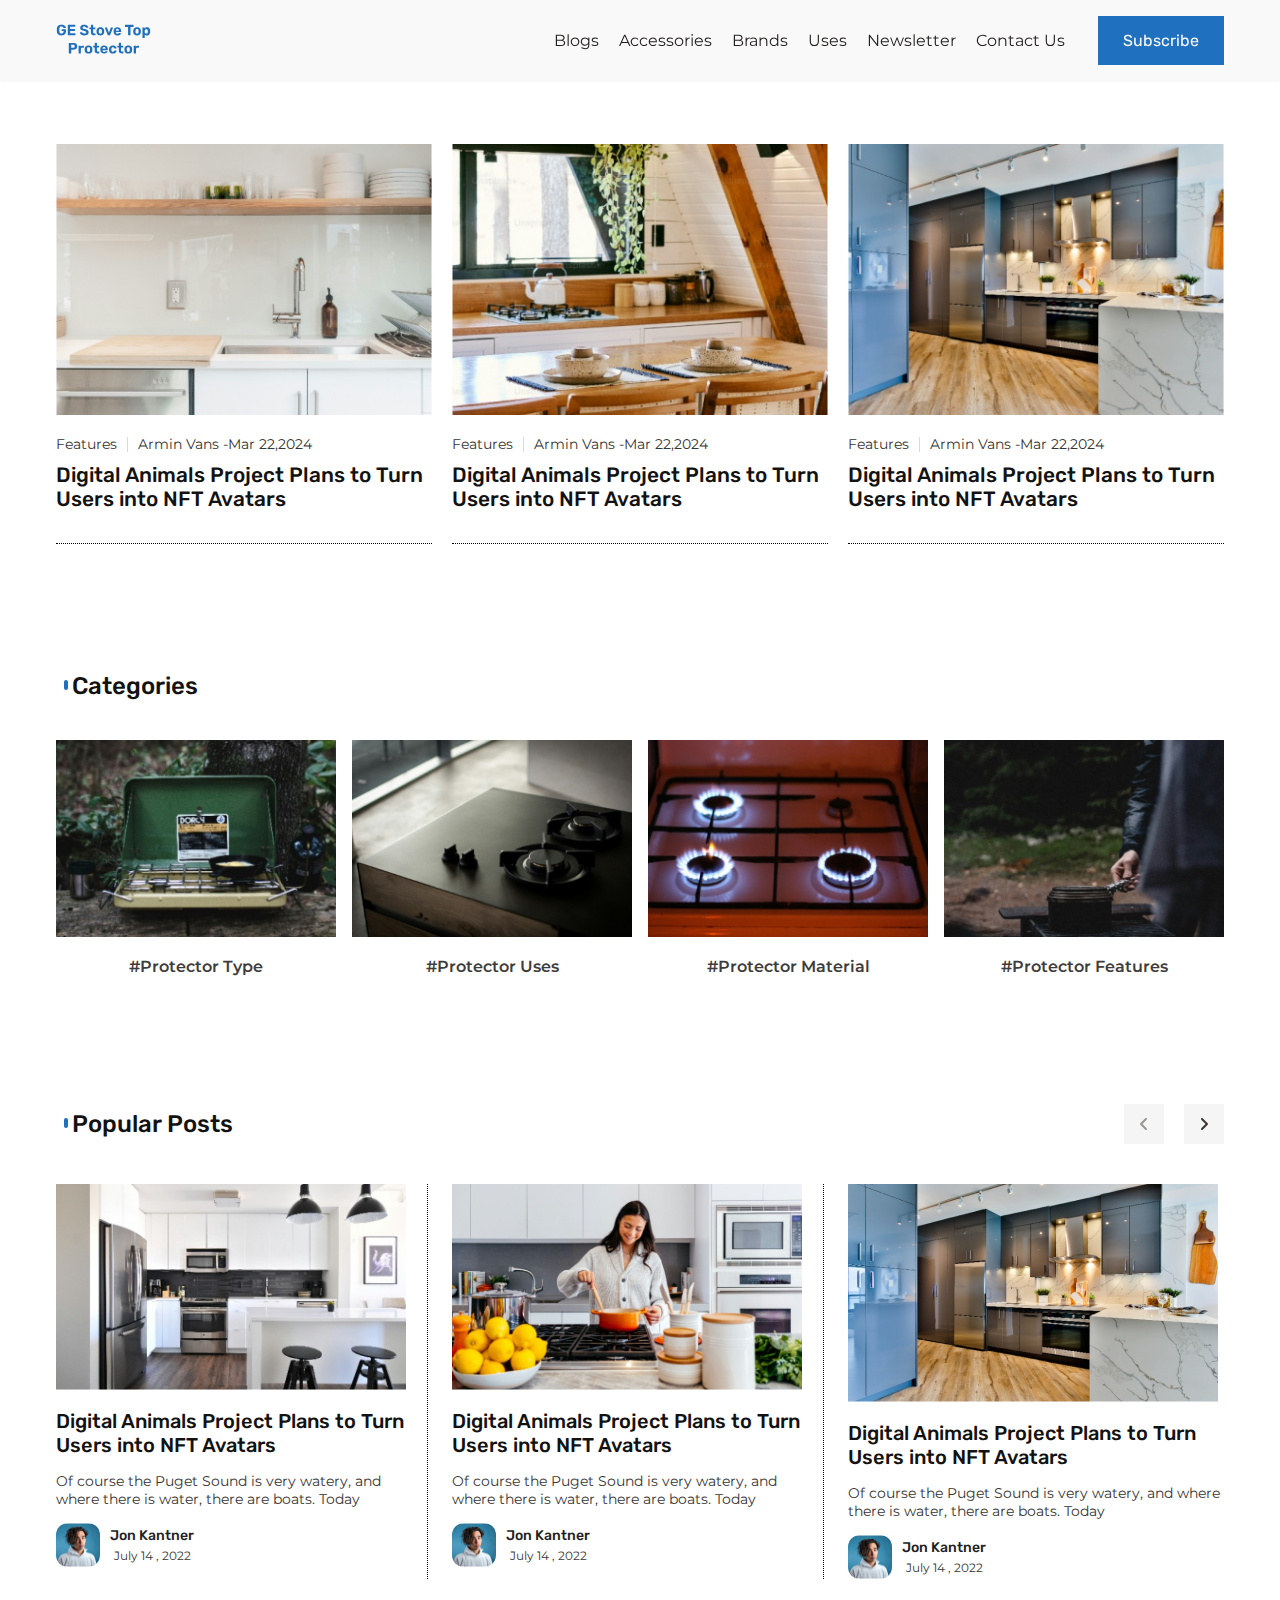
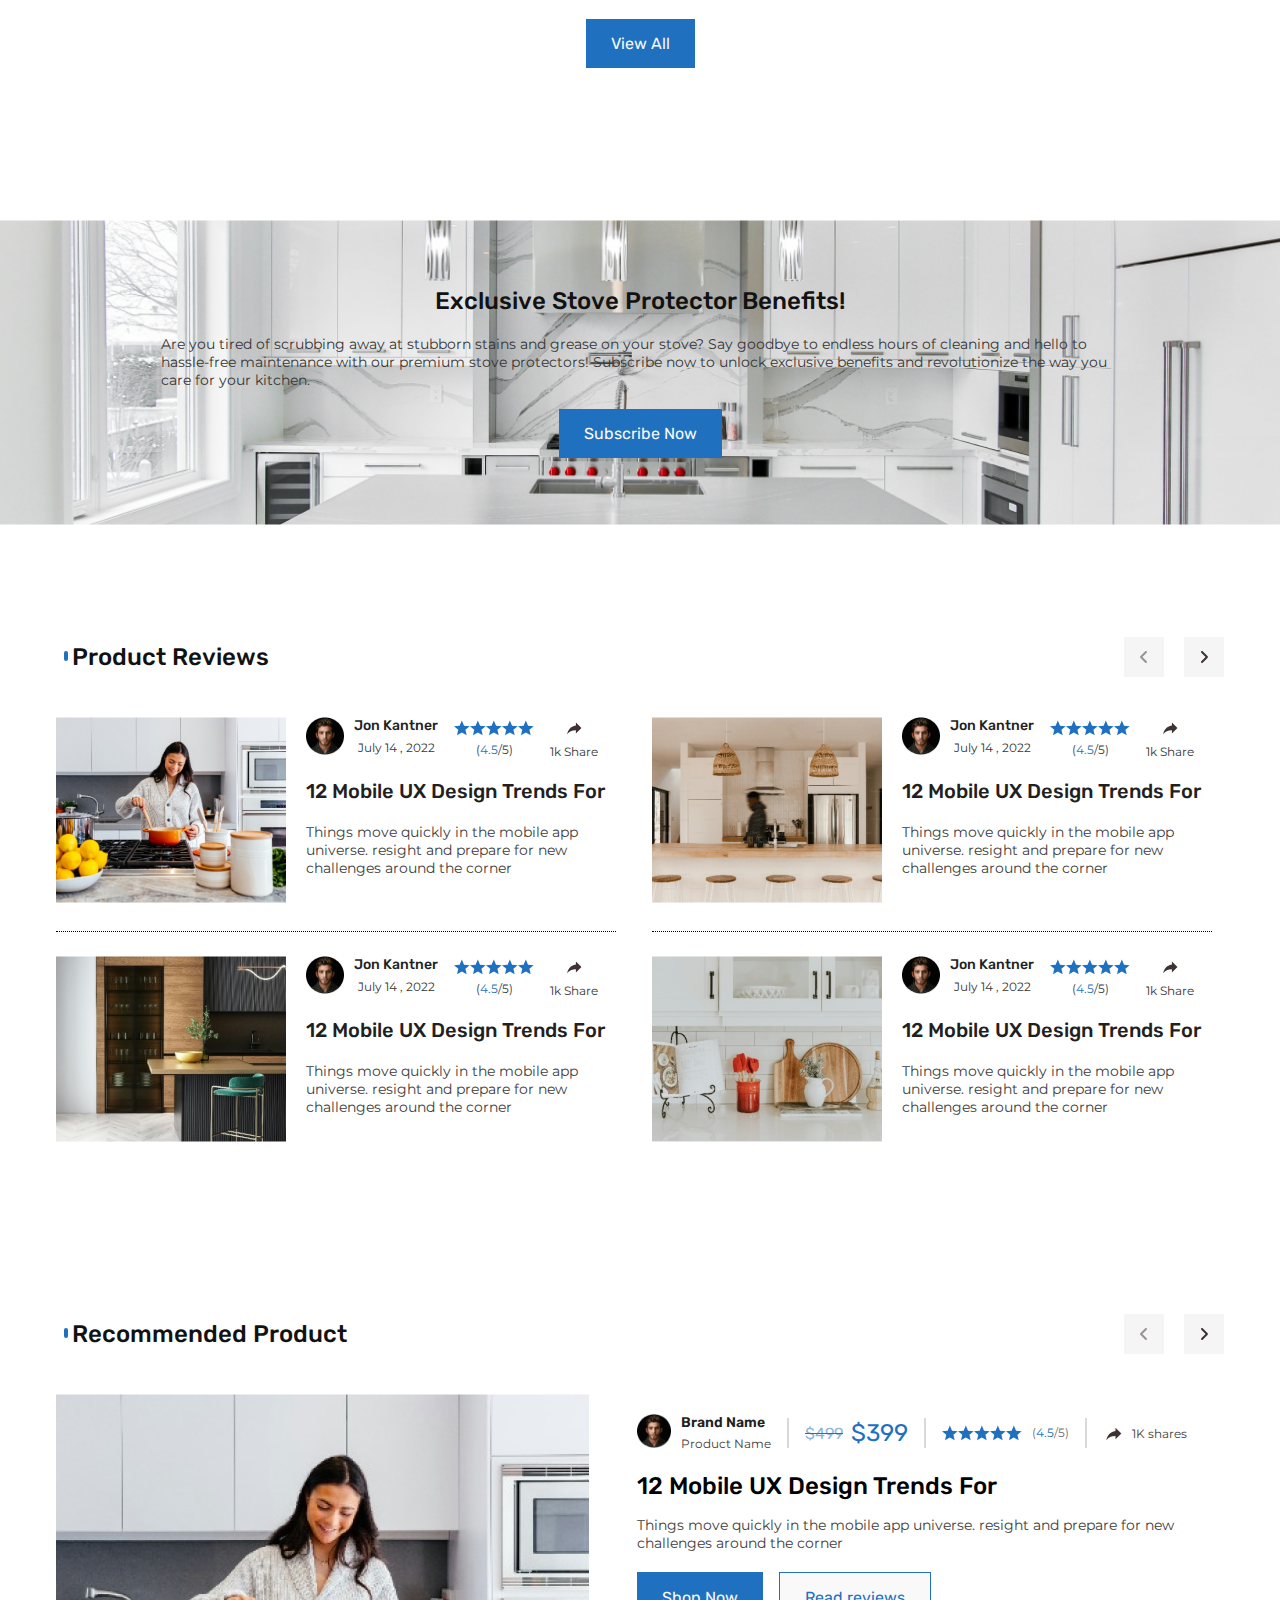
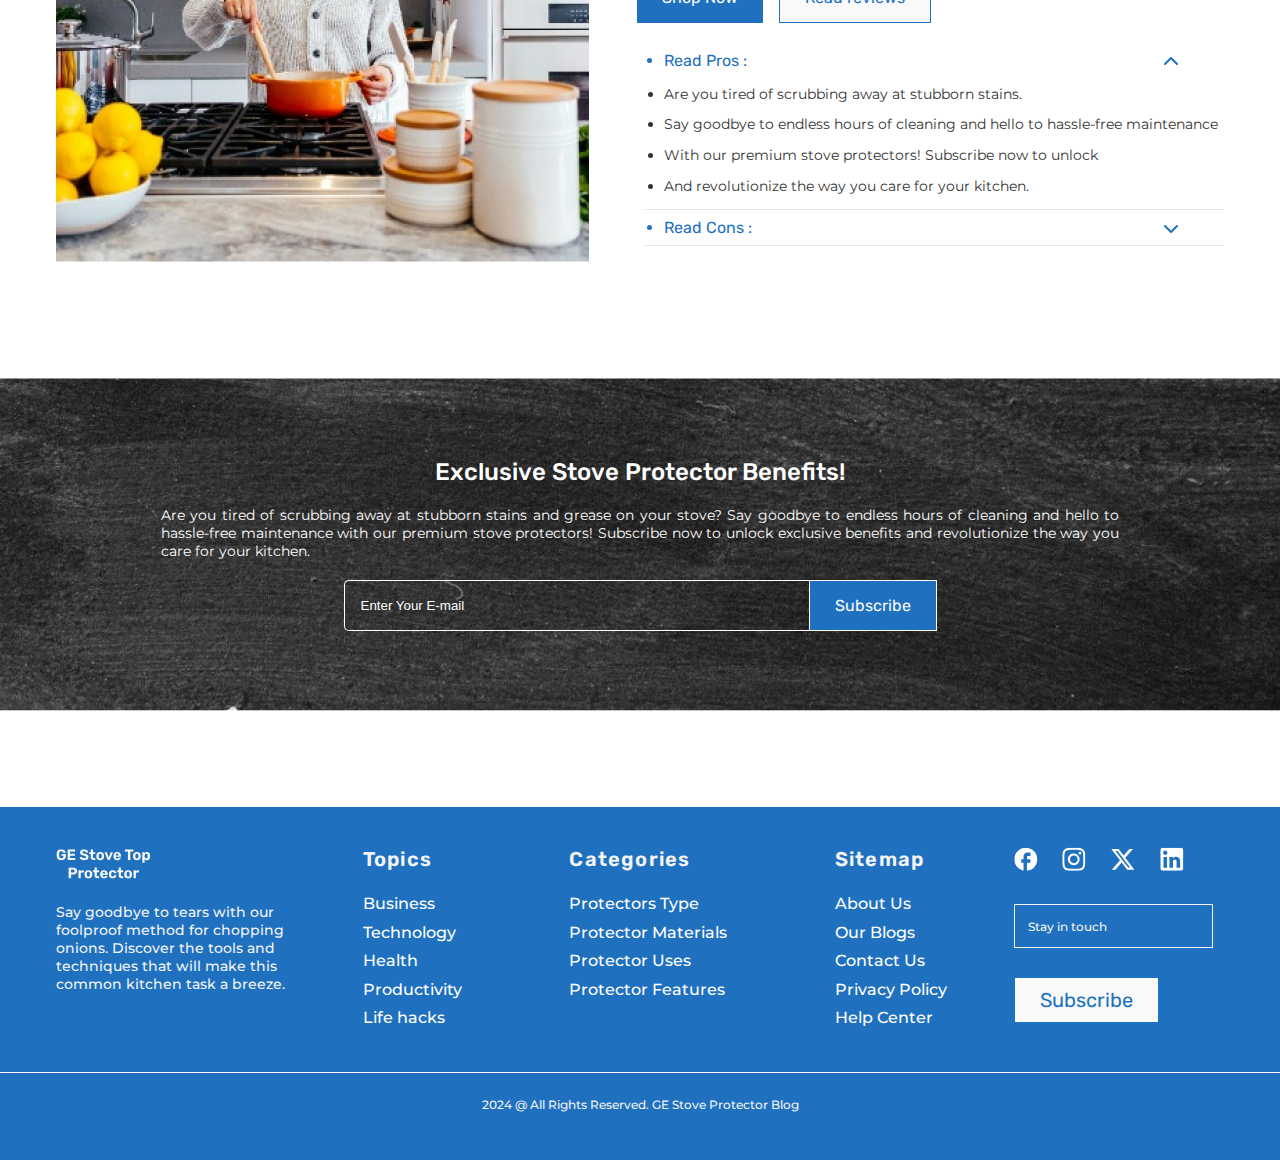
==== commit 1835747b: "responsive the mobile design" ====
--- a/index.html
+++ b/index.html
@@ -153,10 +153,6 @@
                     <div class="lft_heading">
                         <span>Categories</span>
                     </div>
-                    <!-- <div class="ryt_slider_btn flex_row">
-                        <button><img src="assets/arrow_left_icon.svg" alt=""></button>
-                        <button><img src="assets/arrow_ryt_icon.svg" alt=""></button>
-                    </div> -->
                 </div>
 
                 <div class="inner_category_wrapper flex_row">
@@ -292,6 +288,14 @@
 
                 <!-- global_blue_btn -->
                 <a href="" class="blue_btn global_btn">View All</a>
+                <!-- global_heading_bar -->
+                <div class="mobile_bottom_slider global_heading_bar flex_row">
+                    <div class="slider_btn ryt_slider_btn flex_row">
+                        <button><img src="assets/arrow_left_icon.svg" alt=""></button>
+                        <button><img src="assets/arrow_ryt_icon.svg" alt=""></button>
+                    </div>
+                </div>
+
             </div>
         </section>
         <!-- global_popular_posts_end -->
@@ -494,6 +498,14 @@
                         </div>
                     </div>
                 </div>
+
+                <!-- global_heading_bar -->
+                <div class="mobile_bottom_slider global_heading_bar flex_row">
+                    <div class="slider_btn ryt_slider_btn flex_row">
+                        <button><img src="assets/arrow_left_icon.svg" alt=""></button>
+                        <button><img src="assets/arrow_ryt_icon.svg" alt=""></button>
+                    </div>
+                </div>
             </div>
 
         </section>
@@ -524,44 +536,51 @@
                     <div class="r_content flex_column">
                         <!-- row_1 -->
                         <div class="inner_row_1 flex_row">
-                            <div class="col_1 flex_row">
-                                <div class="img_user">
-                                    <a href=""><img src="assets/user_dp.png" alt=""></a>
-                                </div>
-                                <div class="ryt_names flex_column">
-                                    <span>Brand Name</span>
-                                    <span>Product Name</span>
-                                </div>
-                            </div>
-                            <!-- between_line -->
+                            <div class="wrap_1 flex_row">
+                                <div class="col_1 flex_row">
+                                    <div class="img_user">
+                                        <a href=""><img src="assets/user_dp.png" alt=""></a>
+                                    </div>
+                                    <div class="ryt_names flex_column">
+                                        <span>Brand Name</span>
+                                        <span>Product Name</span>
+                                    </div>
+                                </div>
+                                <!-- between_line -->
+                                <div class="line"> </div>
+
+                                <div class="col_2 flex_row">
+                                    <span>$499</span>
+                                    <span>$399</span>
+                                </div>
+
+                                   <!-- between_line -->
                             <div class="line"> </div>
-
-                            <div class="col_2 flex_row">
-                                <span>$499</span>
-                                <span>$399</span>
-                            </div>
-                            <!-- between_line -->
-                            <div class="line"> </div>
-
-                            <div class="col_3  flex_row">
-                                <div class="stars flex_row">
-                                    <img src="assets/star_blue.svg" alt="">
-                                    <img src="assets/star_blue.svg" alt="">
-                                    <img src="assets/star_blue.svg" alt="">
-                                    <img src="assets/star_blue.svg" alt="">
-                                    <img src="assets/star_blue.svg" alt="">
-                                </div>
-                                <div class="rating_wrap">
-                                    (<span>4.5</span>/5)
-                                </div>
-                            </div>
-
-                            <!-- between_line -->
-                            <div class="line"> </div>
-
-                            <div class="col_4 shares_view flex_row">
-                                <img class="w_auto" src="assets/share_icon.svg" alt="">
-                                <span>1K shares</span>
+                            </div>
+
+                         
+                            <div class="wrap_2 flex_row">
+
+                                <div class="col_3  flex_row">
+                                    <div class="stars flex_row">
+                                        <img src="assets/star_blue.svg" alt="">
+                                        <img src="assets/star_blue.svg" alt="">
+                                        <img src="assets/star_blue.svg" alt="">
+                                        <img src="assets/star_blue.svg" alt="">
+                                        <img src="assets/star_blue.svg" alt="">
+                                    </div>
+                                    <div class="rating_wrap">
+                                        (<span>4.5</span>/5)
+                                    </div>
+                                </div>
+
+                                <!-- between_line -->
+                                <div class="line"> </div>
+
+                                <div class="col_4 shares_view flex_row">
+                                    <img class="w_auto" src="assets/share_icon.svg" alt="">
+                                    <span>1K shares</span>
+                                </div>
                             </div>
                         </div>
 
--- a/css/global.css
+++ b/css/global.css
@@ -168,6 +168,38 @@
   padding: 0.5rem;
 }
 
+
+.mobile_bottom_slider .slider_btn {
+  display: none;
+}
+
+/* breadcrumbs start css */
+.breadcrumb_container {
+  align-items: center;
+  justify-content: flex-start;
+  margin-bottom: 1rem;
+}
+
+.breadcrumb_container .breadcrumb {
+  display: flex;
+  list-style: none;
+  text-decoration: none;
+  gap: 0.5rem;
+  align-items: center;
+}
+
+.breadcrumb_container .breadcrumb .breadcrumb-item:nth-child(1) a {
+  color: #3e3232;
+  font-size: 0.938rem;
+  font-weight: 400;
+}
+
+.breadcrumb_container .breadcrumb .breadcrumb-item:nth-child(3) a {
+  color: #3e323280;
+  font-size: 0.938rem;
+  font-weight: 400;
+}
+
 /* global_heading_bar_end */
 
 /*----------------- global_css_end -----------------*/
@@ -354,7 +386,7 @@
 .global_stove_prot_benefit .stove_prot_benft_container p {
   font-weight: 400;
   color: var(--light_grey_clr);
-  text-align: center;
+  text-align: flex-start;
 }
 
 /* global_component (global_stove_prot_benefit) end */
@@ -520,8 +552,8 @@
 .global_subscribe_update form>button {
   border: 1px solid var(--white_body_clr);
 }
+
 /* global_component (global_subscribe_update) end */
-
 
 /*---- global_recomm_prodct_reviews_start ----*/
 .global_recomm_prodct_reviews .recomm_prodct_container {
@@ -539,14 +571,20 @@
   width: 100%;
   gap: 1.25rem;
 }
-
-.global_recomm_prodct_reviews .inner_col_container .inner_row_1 .col_1{
-  gap: .625rem;
-}
-.global_recomm_prodct_reviews .inner_col_container .inner_row_1 .col_1 .img_user a>img{
+.global_recomm_prodct_reviews .inner_col_container .inner_row_1 .wrap_1,
+.global_recomm_prodct_reviews .inner_col_container .inner_row_1 .wrap_2{
+  gap: 1rem;
+  align-items: center;
+}
+.global_recomm_prodct_reviews .inner_col_container .inner_row_1 .col_1 {
+  gap: 0.625rem;
+}
+
+.global_recomm_prodct_reviews .inner_col_container .inner_row_1 .col_1 .img_user a>img {
   width: 34px;
   height: 34px;
 }
+
 .global_recomm_prodct_reviews .inner_col_container .inner_row_1 .ryt_names {
   gap: 0.3rem;
 }
@@ -554,19 +592,19 @@
 .global_recomm_prodct_reviews .inner_col_container .inner_row_1 .ryt_names span:nth-of-type(1) {
   color: var(--heading_txt_brown_clr);
   font-family: var(--rubik_font_family);
-  font-size: .875rem;
+  font-size: 0.875rem;
   font-weight: 600;
 }
 
 .global_recomm_prodct_reviews .inner_col_container .inner_row_1 .ryt_names span:nth-of-type(2) {
-  font-size: .75rem;
+  font-size: 0.75rem;
   font-weight: 400;
   color: var(--sub_heading_grey_clr);
 }
 
 .global_recomm_prodct_reviews .inner_col_container .inner_row_1 {
   align-items: center;
-  gap: 1.25rem;
+  gap: 1rem;
 }
 
 .global_recomm_prodct_reviews .inner_col_container .inner_row_1 .lft_col,
@@ -612,8 +650,8 @@
   font-family: var(--rubik_font_family);
 }
 
-.global_recomm_prodct_reviews .inner_col_container .inner_row_1 .col_3{
-  gap: .625rem;
+.global_recomm_prodct_reviews .inner_col_container .inner_row_1 .col_3 {
+  gap: 0.625rem;
 }
 
 .global_recomm_prodct_reviews .inner_col_container .inner_row_1 .col_3 .stars>img {
@@ -621,11 +659,12 @@
   height: 16px;
 }
 
-.global_recomm_prodct_reviews .inner_col_container .inner_row_1 .col_3 .rating_wrap{
-  color: #3E3232BF;
-  font-size: .75rem;
-}
-.global_recomm_prodct_reviews .inner_col_container .inner_row_1 .col_3 .rating_wrap>span{
+.global_recomm_prodct_reviews .inner_col_container .inner_row_1 .col_3 .rating_wrap {
+  color: #3e3232bf;
+  font-size: 0.75rem;
+}
+
+.global_recomm_prodct_reviews .inner_col_container .inner_row_1 .col_3 .rating_wrap>span {
   color: var(--primary_heading_blue_clr);
 }
 
@@ -637,9 +676,8 @@
 .global_recomm_prodct_reviews .inner_col_container .inner_row_1 .shares_view span {
   color: var(--sub_heading_grey_clr);
   font-weight: 400;
-  font-size: .75rem;
-}
-
+  font-size: 0.75rem;
+}
 
 .global_recomm_prodct_reviews .inner_col_container .inner_row_2 {
   gap: 1rem;
@@ -656,14 +694,14 @@
   color: var(--sub_heading_grey_clr);
 }
 
-
-.global_recomm_prodct_reviews .inner_col_container .r_content .btns_wrap{
+.global_recomm_prodct_reviews .inner_col_container .r_content .btns_wrap {
   gap: 1rem;
 }
+
 .global_recomm_prodct_reviews .inner_col_container .r_content .btns_wrap a:nth-of-type(2):hover {
-background-color: var(--bg_white_smoke_clr);
-color: var(--primary_heading_blue_clr);
-border: 1px solid var(--primary_heading_blue_clr);
+  background-color: var(--bg_white_smoke_clr);
+  color: var(--primary_heading_blue_clr);
+  border: 1px solid var(--primary_heading_blue_clr);
 }
 
 /*------ accordion css start -----*/
@@ -677,7 +715,7 @@
 .global_recomm_prodct_reviews .accordion_card {
   width: 100%;
   height: fit-content;
-  padding: .5rem 0 0 .5rem!important;
+  padding: 0.5rem 0 0 0.5rem !important;
 }
 
 .global_recomm_prodct_reviews .accordion_card hr {
@@ -705,7 +743,7 @@
 .global_recomm_prodct_reviews .accordion_card .faq_content li {
   margin-left: 1.2rem;
   color: var(--dark_charcoal_clr);
-  font-size: .875rem;
+  font-size: 0.875rem;
   font-weight: 400;
   padding-block: 0.4rem;
 }
@@ -718,8 +756,265 @@
 .global_recomm_prodct_reviews .accordion_card.active .rotate_180 {
   transform: rotate(180deg);
 }
+
 /*---- global_recomm_prodct_reviews_end ----*/
 
+
+/* global_latest_post_component_css start */
+.r_col_container {
+  max-width: 285px;
+  width: 100%;
+  gap: 1rem;
+}
+
+.r_col_container>span {
+  color: var(--heading_txt_brown_clr);
+  font-size: 1.5rem;
+  font-weight: 600;
+  padding-bottom: 1rem;
+  border-bottom: 1px dotted #000000;
+  font-family: var(--rubik_font_family);
+  margin-bottom: 0.75rem;
+}
+
+.r_col_container .post_1>a {
+  font-size: 1rem;
+  font-weight: 500;
+  color: #121212;
+  padding-bottom: 0.5rem;
+  font-family: var(--rubik_font_family);
+}
+
+.r_col_container .profile_info .user a.grey_txt {
+  color: #121212;
+  font-weight: 400;
+  font-size: 0.875rem;
+}
+
+.r_col_container .profile_info .user a.grey_txt:hover {
+  color: var(--primary_heading_blue_clr);
+}
+
+.r_col_container .post_1 {
+  border-bottom: 1px solid var(--primary_heading_blue_clr);
+  padding-bottom: 0.5rem;
+}
+
+.r_col_container a:hover {
+  color: var(--primary_heading_blue_clr);
+}
+
+.r_col_container .post_1:last-of-type {
+  border-bottom: none;
+}
+
+.r_col_container .post_1 .profile_info {
+  align-items: center;
+  gap: 0.3rem;
+}
+
+.r_col_container .post_1 .profile_info .date_info span {
+  font-size: 0.75rem;
+  color: #363535;
+  font-weight: 400;
+}
+
+.r_col_container .post_1 .profile_info .date_info::before {
+  content: "";
+  width: 5px;
+  height: 1.5px;
+  background-color: #66666666;
+}
+
+.r_col_container .post_1 .profile_info .user,
+.date_info {
+  align-items: center;
+  gap: 0.2rem;
+  /* white-space: nowrap; */
+}
+
+/* latest_post_component_css end */
+
+/* social_links_component_css start */
+.global_social_wrapper {
+  gap: 3rem !important;
+  position: relative;
+  padding-left: clamp(20px, 5vw, 50px);
+  height: fit-content;
+}
+
+.global_social_wrapper::before {
+  content: "";
+  position: absolute;
+  top: 0;
+  left: 0;
+  height: 100%;
+  width: 1px;
+  background-color: transparent;
+  border-left: 1px dotted #000000;
+}
+
+.global_social_wrapper .col_1 {
+  max-width: 285px;
+  width: 100%;
+}
+
+.global_social_wrapper .col_1 span {
+  font-size: 1.5rem;
+  font-weight: 600;
+  padding-bottom: 1rem;
+  border-bottom: 1px dotted #000000;
+  font-family: var(--rubik_font_family);
+}
+
+.global_social_wrapper .social_links {
+  margin-top: 1rem;
+  gap: 0.5rem;
+}
+
+.global_social_wrapper .social_links .icon_1 {
+  background-color: #000000;
+  padding: 0.3rem 0.55rem;
+  display: flex;
+  align-items: center;
+  justify-content: space-between;
+}
+
+.global_social_wrapper .social_links .icon_1:nth-of-type(1):hover {
+  background-color: #516eab;
+}
+
+.global_social_wrapper .social_links .icon_1:nth-of-type(2):hover {
+  background-color: #e14e42;
+}
+
+.global_social_wrapper .social_links .icon_1:nth-of-type(3):hover {
+  background-color: #29c5f6;
+}
+
+.global_social_wrapper .social_links .icon_1 a>img {
+  width: 20px;
+  height: 20px;
+  margin-top: 0.3rem;
+}
+
+.global_social_wrapper .social_links .icon_1 a {
+  color: var(--white_body_clr);
+  font-size: 0.75rem;
+  font-weight: 500;
+  width: max-content;
+}
+
+.global_social_wrapper .social_links .icon_1 .l_txt {
+  align-items: center;
+  gap: 0.4rem;
+}
+
+.global_social_wrapper .social_links .icon_1 .r_line_txt_wrap>a {
+  color: var(--white_body_clr);
+}
+
+.global_social_wrapper .social_links .icon_1 .r_line_txt_wrap {
+  gap: 0.5rem;
+  align-items: center;
+}
+
+.global_social_wrapper .social_links .icon_1 .line {
+  width: 0.5px;
+  height: 40px;
+  background-color: #686363;
+}
+
+.global_social_wrapper .social_links .icon_1:hover .line {
+  background-color: #f5f5f5;
+}
+
+/* social_links_component_css end */
+
+/* newsletter_css_start */
+.r_col_wrapper .col_2 {
+  max-width: 285px;
+  width: 100%;
+}
+
+.r_col_wrapper .col_2 span {
+  font-size: 1.5rem;
+  font-weight: 600;
+  padding-bottom: 1rem;
+  border-bottom: 1px dotted #000000;
+  font-family: var(--rubik_font_family);
+}
+
+.r_col_wrapper .col_2 .inner_content {
+  margin-top: 1rem;
+  gap: 1rem;
+}
+
+.r_col_wrapper .col_2 input {
+  border: 1px solid #999999;
+  outline: none;
+  color: #999999;
+  height: 2.75rem;
+  padding: 1rem 0.5rem;
+}
+
+.r_col_wrapper .col_2 button {
+  background-color: var(--primary_heading_blue_clr);
+  color: var(--white_body_clr);
+  padding: 15px 35px !important;
+  border: none;
+  font-size: 1rem;
+  font-weight: 400;
+  font-family: var(--rubik_font_family);
+}
+
+.r_col_wrapper .col_2 button:hover {
+  background-color: var(--bg_white_smoke_clr);
+  color: var(--primary_heading_blue_clr);
+  border: 1px solid var(--primary_heading_blue_clr);
+}
+
+/* newsletter_css_end */
+
+/* advertisement_css start */
+/* .advertisement_col_4 > a {
+    position: relative;
+    width: 100%;
+    height: 100%;
+  } */
+
+/* .advertisement_col_4 .txt_over_img span {
+    font-size: 2rem;
+    font-weight: 400;
+    font-family: var(--bigshot_one_font-family);
+    color: var(--solid_white_clr);
+  } */
+
+/* .advertisement_col_4 .txt_over_img > a {
+    font-size: 1rem;
+    font-weight: 400;
+    color: #d9d9d9;
+  } */
+
+/* .advertisement_col_4 .txt_over_img {
+    position: absolute;
+    background-color: transparent;
+    transform: translate(22%, -280%);
+    gap: 1rem;
+    align-items: center;
+  } */
+/* advertisement_css end */
+
+/* position_sticky css start*/
+.sticky {
+  position: -webkit-sticky;
+  /* For Safari */
+  position: sticky;
+  top: 7rem;
+  gap: 4rem;
+}
+
+/* position_sticky css end*/
 
 /*-------- global_faq_sec start --------*/
 .faq_sec {
@@ -776,7 +1071,7 @@
 
 .faq_sec .accordion_card.active .faq_content {
   max-height: 1000px;
-  padding-top: 1rem;
+  padding-top: 0.5rem;
 }
 
 .faq_sec .accordion_card .cross_x {
@@ -787,8 +1082,8 @@
 .faq_sec .accordion_card.active .cross_x {
   transform: rotate(45deg);
 }
+
 /*-------- global_faq_sec end --------*/
-
 
 /*------------ footer css -----------*/
 footer {
@@ -954,6 +1249,18 @@
     margin-top: 6rem;
   }
 
+  .global_heading_bar .ryt_slider_btn {
+    display: none;
+  }
+
+  .mobile_bottom_slider {
+    justify-content: center;
+  }
+
+  .mobile_bottom_slider .slider_btn {
+    display: flex;
+  }
+
   /* global_css end */
 
   /* component_css start */
@@ -973,12 +1280,12 @@
     display: block;
     max-width: 240px;
     width: 100%;
+    min-height: 100vh;
     height: 100vh;
-    min-height: 100vh;
     position: fixed;
     top: 0;
     right: 0;
-    background-color: var(--solid_white_clr);
+    background-color: var(--white_body_clr);
     padding: 2rem 2rem;
     transform: translateX(100%);
     transition: transform 0.3s ease-out;
@@ -1033,6 +1340,7 @@
   .overlay {
     position: fixed;
     min-height: 100vh;
+    height: 100vh;
     background-color: rgba(48, 48, 48, 0.192);
     top: 0;
     left: 0;
@@ -1161,247 +1469,137 @@
   .mobile_footer .accordion_card.active .rotate_180 {
     transform: rotate(0deg);
   }
-}
-
-/* latest_post_component_css start */
-.r_col_container {
-  max-width: 300px;
-  width: 100%;
-  padding: 20px 0 20px 20px;
-  border-left: 1px dotted #000000;
-  gap: 1rem;
-}
-
-.r_col_container>span {
-  color: var(--heading_txt_brown_clr);
-  font-size: 1.5rem;
-  font-weight: 600;
-  padding-bottom: 0.5rem;
-  border-bottom: 1px dotted #000000;
-  font-family: var(--rubik_font_family);
-}
-
-.r_col_container .post_1>a {
-  font-size: 1rem;
-  font-weight: 500;
-  color: #121212;
-  padding-bottom: 0.5rem;
-  font-family: var(--rubik_font_family);
-}
-
-.r_col_container .profile_info .user a.grey_txt {
-  color: #121212;
-  font-weight: 300;
-  font-size: 0.875rem;
-}
-
-.r_col_container .profile_info .user a.grey_txt:hover {
-  color: var(--primary_heading_blue_clr);
-}
-
-.r_col_container .post_1 {
-  border-bottom: 1px solid var(--primary_heading_blue_clr);
-  padding-bottom: 0.5rem;
-}
-
-.r_col_container a:hover {
-  color: var(--primary_heading_blue_clr);
-}
-
-.r_col_container .post_1:last-of-type {
-  border-bottom: none;
-}
-
-.r_col_container .post_1 .profile_info {
-  align-items: center;
-  gap: 0.3rem;
-}
-
-.r_col_container .post_1 .profile_info .date_info span {
-  font-size: 0.75rem;
-  color: #363535;
-  font-weight: 400;
-}
-
-.r_col_container .post_1 .profile_info .date_info::before {
-  content: "";
-  width: 5px;
-  height: 1.5px;
-  background-color: #66666666;
-}
-
-.r_col_container .post_1 .profile_info .user,
-.date_info {
-  align-items: center;
-  gap: 0.2rem;
-  /* white-space: nowrap; */
-}
-
-/* latest_post_component_css end */
-
-/* social_links_component_css start */
-.global_social_wrapper {
-  gap: 4rem !important;
-}
-
-.global_social_wrapper .col_1 {
-  max-width: 285px;
-  width: 100%;
-}
-
-.global_social_wrapper .col_1 span {
-  font-size: 1.5rem;
-  font-weight: 600;
-  padding-bottom: 0.5rem;
-  border-bottom: 1px dotted #000000;
-  font-family: var(--rubik_font_family);
-}
-
-.global_social_wrapper .social_links {
-  margin-top: 1rem;
-  gap: 0.5rem;
-}
-
-.global_social_wrapper .social_links .icon_1 {
-  background-color: #000000;
-  padding: 0.3rem 0.55rem;
-  display: flex;
-  align-items: center;
-  justify-content: space-between;
-}
-
-.global_social_wrapper .social_links .icon_1:nth-of-type(1):hover {
-  background-color: #516eab;
-}
-
-.global_social_wrapper .social_links .icon_1:nth-of-type(2):hover {
-  background-color: #e14e42;
-}
-
-.global_social_wrapper .social_links .icon_1:nth-of-type(3):hover {
-  background-color: #29c5f6;
-}
-
-.global_social_wrapper .social_links .icon_1 a>img {
-  width: 20px;
-  height: 20px;
-  margin-top: 0.3rem;
-}
-
-.global_social_wrapper .social_links .icon_1 a {
-  color: var(--white_body_clr);
-  font-size: 0.75rem;
-  font-weight: 500;
-  width: max-content;
-}
-
-.global_social_wrapper .social_links .icon_1 .l_txt {
-  align-items: center;
-  gap: 0.4rem;
-}
-
-.global_social_wrapper .social_links .icon_1 .r_line_txt_wrap>a {
-  color: var(--white_body_clr);
-}
-
-.global_social_wrapper .social_links .icon_1 .r_line_txt_wrap {
-  gap: 0.5rem;
-  align-items: center;
-}
-
-.global_social_wrapper .social_links .icon_1 .line {
-  width: 0.5px;
-  height: 40px;
-  background-color: #686363;
-}
-
-.global_social_wrapper .social_links .icon_1:hover .line {
-  background-color: #f5f5f5;
-}
-
-/* social_links_component_css end */
-
-/* newsletter_css_start */
-.r_col_wrapper .col_2 {
-  max-width: 285px;
-  width: 100%;
-}
-
-.r_col_wrapper .col_2 span {
-  font-size: 1.5rem;
-  font-weight: 600;
-  padding-bottom: 0.5rem;
-  border-bottom: 1px dotted #000000;
-  font-family: var(--rubik_font_family);
-}
-
-.r_col_wrapper .col_2 .inner_content {
-  margin-top: 1rem;
-  gap: 1rem;
-}
-
-.r_col_wrapper .col_2 input {
-  border: 1px solid #999999;
-  outline: none;
-  color: #999999;
-  height: 2.75rem;
-  padding: 1rem 0.5rem;
-}
-
-.r_col_wrapper .col_2 button {
-  background-color: var(--primary_heading_blue_clr);
-  color: var(--white_body_clr);
-  padding: 15px 35px !important;
-  border: none;
-  font-size: 1rem;
-  font-weight: 400;
-  font-family: var(--rubik_font_family);
-}
-
-.r_col_wrapper .col_2 button:hover {
-  background-color: var(--bg_white_smoke_clr);
-  color: var(--primary_heading_blue_clr);
-  border: 1px solid var(--primary_heading_blue_clr);
-}
-
-/* newsletter_css_end */
-
-/* advertisement_css start */
-/* .advertisement_col_4 > a {
-    position: relative;
+
+  /* global_component_css_start */
+  .global_popular_posts .global_popular_posts_container{
+    gap: 1.8rem;
+  }
+  .global_inner_posts_wrapper {
+    grid-template-columns: repeat(1, 1fr);
+    gap: 1.8rem;
+  }
+
+  .global_inner_posts_wrapper .popular_post_1:not(:last-child) {
+    padding-right: 0!important;
+  }
+
+  .global_inner_posts_wrapper .popular_post_1:not(:last-child)::after {
+    display: none;
+  }
+
+  .global_inner_posts_wrapper .popular_post_1 {
+    max-width: 100%;
+    padding-bottom: 2rem;
+    border-bottom: 1px dotted #000000;
+  }
+
+  .global_inner_posts_wrapper .popular_post_1 .img_col_1 a {
     width: 100%;
-    height: 100%;
-  } */
-
-/* .advertisement_col_4 .txt_over_img span {
-    font-size: 2rem;
-    font-weight: 400;
-    font-family: var(--bigshot_one_font-family);
-    color: var(--solid_white_clr);
-  } */
-
-/* .advertisement_col_4 .txt_over_img > a {
-    font-size: 1rem;
-    font-weight: 400;
-    color: #d9d9d9;
-  } */
-
-/* .advertisement_col_4 .txt_over_img {
-    position: absolute;
-    background-color: transparent;
-    transform: translate(22%, -280%);
+  }
+
+  .global_popular_posts .global_popular_posts_container>a {
+    display: none;
+  }
+
+  .global_stove_prot_benefit .stove_prot_benft_container {
+    max-width: 330px;
+    width: 100%;
+    padding-inline: 0;
+    padding-block: 5rem;
+  }
+
+  .global_stove_prot_benefit .stove_prot_benft_container span {
+    text-align: center;
+    font-size: 1.25rem;
+  }
+
+  .global_stove_prot_benefit {
+    background-image: url("/assets/mobile_global_stove_prot_benefit.png");
+  }
+  .global_prod_review .global_prod_review_container{
+    gap: 1.8rem;
+  }
+  .global_prod_review .inner_prod_review_wrapper {
+    grid-template-columns: repeat(1, 1fr);
+  }
+
+  .global_prod_review .inner_prod_review_wrapper .inner_review_post_1 {
+    flex-direction: column;
+    border-bottom: 1px dotted #000000 !important;
+    padding-bottom: 2rem !important;
+  }
+
+  .global_prod_review .inner_prod_review_wrapper .inner_review_post_1 a>img {
+    width: 100%;
+  }
+  .global_recomm_prodct_reviews .recomm_prodct_container{
+    gap: 1.8rem;
+  }
+  .global_recomm_prodct_reviews .inner_col_container {
+    flex-direction: column;
+    gap: 1rem;
+  }
+
+  .global_recomm_prodct_reviews .inner_col_container .l_content .img_container > img {
+    width: 100%;
+  }
+  .global_recomm_prodct_reviews .inner_col_container .inner_row_1{
+    flex-direction: column;
+    align-items: flex-start;
+  }
+  .global_subscribe_update {
+  opacity: 80%;
+  }
+  .global_subscribe_update .subscribe_update_container h1{
+    text-align: center;
+  }
+  .global_subscribe_update .sub_container{
+    max-width: 330px;
+    width: 100%;
+    gap: 1rem;
+    padding: 5rem 0;
+  }
+  .global_subscribe_update .subscribe_update_container p{
+    text-align: center;
+  }
+  .global_subscribe_update form{
+    flex-direction: column;
     gap: 1rem;
     align-items: center;
-  } */
-/* advertisement_css end */
-
-/* position_sticky css start*/
-.sticky {
-  position: -webkit-sticky;
-  /* For Safari */
-  position: sticky;
-  top: 7rem;
-  gap: 4rem;
-}
-
-/* position_sticky css end*/+  }
+  .global_subscribe_update form>input{
+    border: 1px solid var(--white_body_clr);
+    border-radius: 5px 5px 5px 5px;
+    padding: 1rem 1rem;
+  }
+  .global_subscribe_update form>button{
+    border: none;
+  }
+
+  /* social_links_component_css start */
+.global_social_wrapper {
+  padding-left: 0!important;
+
+}
+.global_social_wrapper::before{
+  display: none;
+}
+.global_social_wrapper .col_1,
+.r_col_wrapper .col_2,
+.r_col_container{
+  max-width: 100%!important;
+}
+}
+
+
+
+
+
+
+
+
+
+
+
+
+
--- a/css/index.css
+++ b/css/index.css
@@ -64,4 +64,32 @@
     color: var(--primary_heading_blue_clr);
 }
 
-/*----- index_sec_2_css_end -----*/+/*----- index_sec_2_css_end -----*/
+
+
+/*--------------- Mobile_screen_css start ---------------*/
+@media screen and (max-width: 480px) {
+    .index_sec_1 .index_sec_1_container{
+        flex-direction: column;
+        gap: 2.5rem;
+    }
+    .index_sec_1 .inner_post_1{
+        max-width: 100%;
+    }
+    .index_sec_1 .inner_post_1 .img_col a{
+        width: 100%;
+    }
+    .index_sec_2 .inner_category_wrapper{
+        flex-direction: column;
+        gap: 2.5rem;
+    }
+    .index_sec_2 .inner_category_wrapper .category_post_1{
+        max-width: 100%;
+    }
+    .index_sec_2 .inner_category_wrapper .category_post_1 .inner_img a{
+        width: 100%;
+    }
+    .index_sec_2 .category_post_1 .col_content > a{
+        font-size: 1.25rem;
+    }
+}